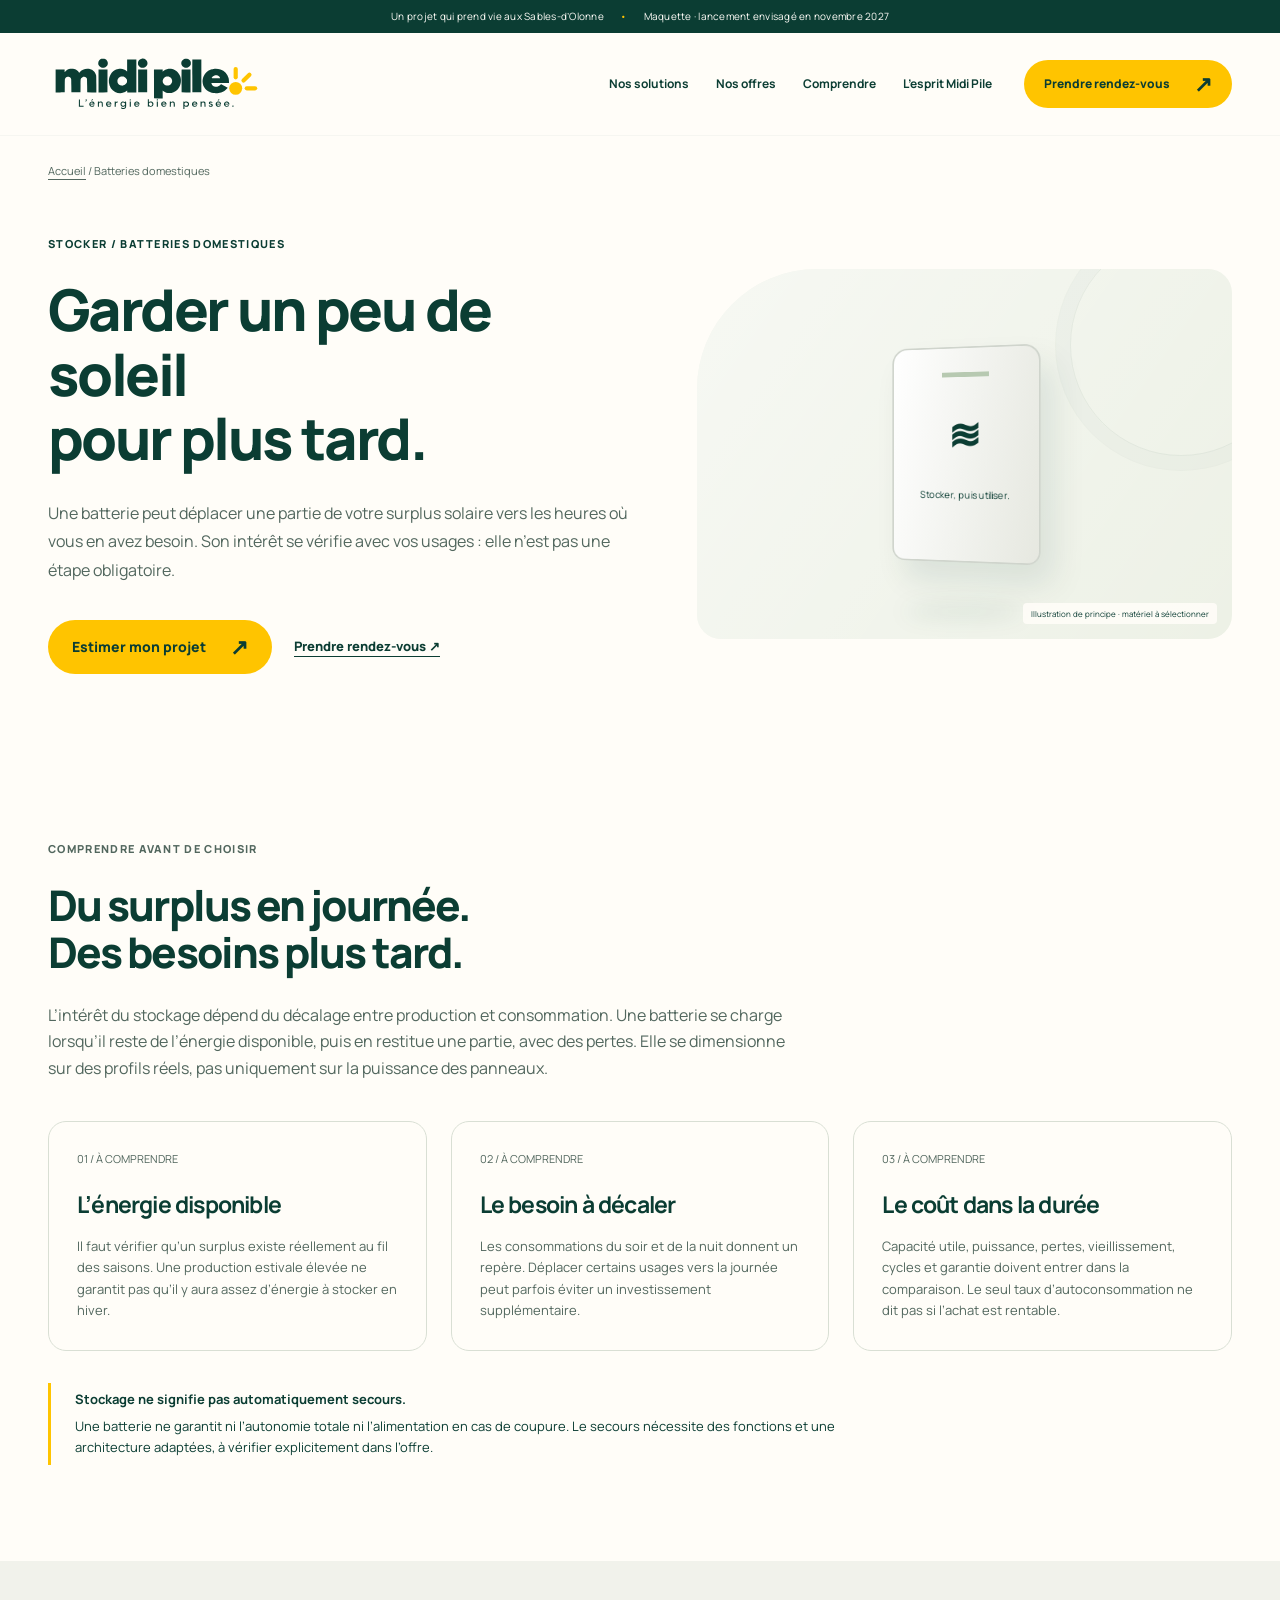
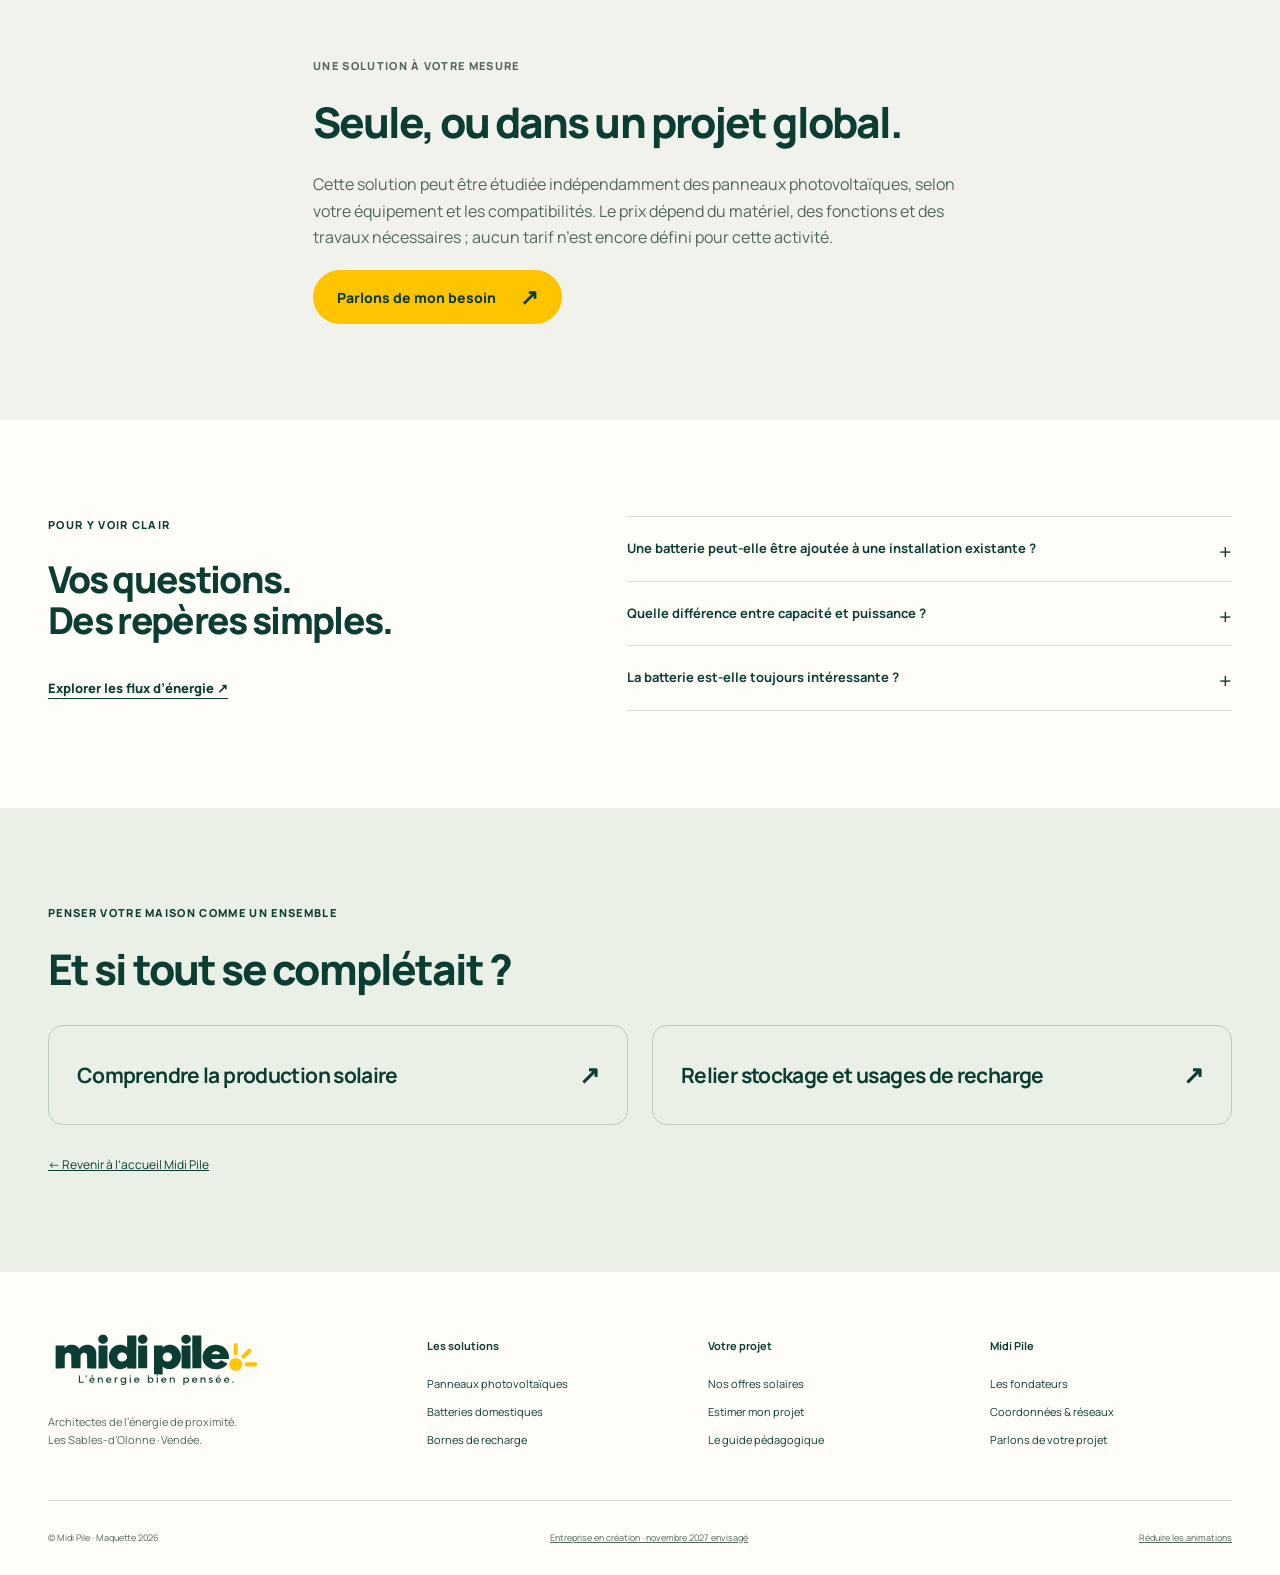
==== batterie-solaire/index.html @ 552a1c66 "Add files via upload" ====
<!doctype html><html lang="fr"><head><meta charset="utf-8"><meta name="viewport" content="width=device-width,initial-scale=1"><title>Batterie solaire domestique en Vendée | Midi Pile</title><meta name="description" content="Comprendre le stockage solaire : capacité utile, surplus, usages du soir et compatibilité. Midi Pile prépare son accompagnement aux Sables-d’Olonne."><meta name="robots" content="noindex,follow"><meta name="theme-color" content="#0B3D33"><link rel="canonical" href="https://midi-pile-accueil-v2.calmtune6.chatgpt.site/batterie-solaire/"><link rel="icon" href="/assets/favicon.svg" type="image/svg+xml"><link rel="stylesheet" href="/styles.css"><link rel="stylesheet" href="/enhancements.css"><meta property="og:title" content="Batterie solaire domestique en Vendée | Midi Pile"><meta property="og:description" content="Comprendre le stockage solaire : capacité utile, surplus, usages du soir et compatibilité. Midi Pile prépare son accompagnement aux Sables-d’Olonne."><meta property="og:type" content="website"><meta property="og:url" content="https://midi-pile-accueil-v2.calmtune6.chatgpt.site/batterie-solaire/"><script type="application/ld+json">{"@context": "https://schema.org", "@type": "WebPage", "name": "Batterie solaire domestique en Vendée | Midi Pile", "description": "Comprendre le stockage solaire : capacité utile, surplus, usages du soir et compatibilité. Midi Pile prépare son accompagnement aux Sables-d’Olonne.", "url": "https://midi-pile-accueil-v2.calmtune6.chatgpt.site/batterie-solaire/", "inLanguage": "fr-FR", "isPartOf": {"@type": "WebSite", "name": "Midi Pile", "url": "https://midi-pile-accueil-v2.calmtune6.chatgpt.site/"}}</script><script src="/config.js" defer></script><script src="/enhancements.js" defer></script><link rel="stylesheet" href="/booking.css"><script src="/booking.js" defer></script></head><body class="service-page"><a class="skip" href="#main">Aller au contenu</a><div class="preview-bar">Un projet qui prend vie aux Sables-d’Olonne <span>•</span> Maquette · lancement envisagé en novembre 2027</div><header class="header"><a href="/#" class="brand" aria-label="Midi Pile, accueil"><img src="/assets/logo.svg" alt="midi pile — L’énergie bien pensée." width="240" height="63"></a><nav id="navigation" aria-label="Navigation principale"><a href="/#expertises">Nos solutions</a><a href="/#offres">Nos offres</a><a href="/#comprendre">Comprendre</a><a href="/#equipe">L’esprit Midi Pile</a></nav><a class="button small booking-header" href="/#rendez-vous" data-booking>Prendre rendez-vous <span>↗</span></a><button class="menu" aria-label="Ouvrir le menu" aria-expanded="false" aria-controls="navigation">☰</button></header><main id="main"><nav class="breadcrumb container" aria-label="Fil d’Ariane"><a href="/">Accueil</a> <span aria-hidden="true"> / </span> <span aria-current="page">Batteries domestiques</span></nav><section class="service-hero container"><div><p class="eyebrow">Stocker / Batteries domestiques</p><h1>Garder un peu de soleil<br>pour plus tard.</h1><p class="lead">Une batterie peut déplacer une partie de votre surplus solaire vers les heures où vous en avez besoin. Son intérêt se vérifie avec vos usages : elle n’est pas une étape obligatoire.</p><div class="service-cta"><a class="button" href="/#simulateur">Estimer mon projet <span>↗</span></a><a class="text-link" href="/#rendez-vous" data-booking>Prendre rendez-vous ↗</a></div></div><div class="service-visual"><div class="product-art battery-art" role="img" aria-label="Illustration de principe d’une batterie domestique"><div class="battery-unit"><span></span><b>≋</b><em>Stocker, puis utiliser.</em></div><div class="product-shadow"></div></div><span class="photo-note">Illustration de principe · matériel à sélectionner</span></div></section><section class="section container"><div class="service-intro"><p class="eyebrow">Comprendre avant de choisir</p><h2>Du surplus en journée.<br>Des besoins plus tard.</h2><p>L’intérêt du stockage dépend du décalage entre production et consommation. Une batterie se charge lorsqu’il reste de l’énergie disponible, puis en restitue une partie, avec des pertes. Elle se dimensionne sur des profils réels, pas uniquement sur la puissance des panneaux.</p></div><div class="service-points"><article class="service-point"><span>01 / À COMPRENDRE</span><h3>L’énergie disponible</h3><p>Il faut vérifier qu’un surplus existe réellement au fil des saisons. Une production estivale élevée ne garantit pas qu’il y aura assez d’énergie à stocker en hiver.</p></article><article class="service-point"><span>02 / À COMPRENDRE</span><h3>Le besoin à décaler</h3><p>Les consommations du soir et de la nuit donnent un repère. Déplacer certains usages vers la journée peut parfois éviter un investissement supplémentaire.</p></article><article class="service-point"><span>03 / À COMPRENDRE</span><h3>Le coût dans la durée</h3><p>Capacité utile, puissance, pertes, vieillissement, cycles et garantie doivent entrer dans la comparaison. Le seul taux d’autoconsommation ne dit pas si l’achat est rentable.</p></article></div><aside class="service-note"><strong>Stockage ne signifie pas automatiquement secours.</strong>Une batterie ne garantit ni l’autonomie totale ni l’alimentation en cas de coupure. Le secours nécessite des fonctions et une architecture adaptées, à vérifier explicitement dans l’offre.</aside></section><section class="offers section"><div class="container service-intro"><p class="eyebrow">Une solution à votre mesure</p><h2>Seule, ou dans un projet global.</h2><p>Cette solution peut être étudiée indépendamment des panneaux photovoltaïques, selon votre équipement et les compatibilités. Le prix dépend du matériel, des fonctions et des travaux nécessaires ; aucun tarif n’est encore défini pour cette activité.</p><a href="/#contact" class="button">Parlons de mon besoin <span>↗</span></a></div></section><section class="section container faq-section"><div><p class="eyebrow">Pour y voir clair</p><h2>Vos questions.<br>Des repères simples.</h2><a class="text-link" href="/#comprendre">Explorer les flux d’énergie ↗</a></div><div class="faq"><details><summary>Une batterie peut-elle être ajoutée à une installation existante ?</summary><p>Cela peut être étudié après vérification de l’onduleur, du tableau électrique, du pilotage et des compatibilités. Le choix dépend de l’installation existante et des fonctions recherchées.</p></details><details><summary>Quelle différence entre capacité et puissance ?</summary><p>La capacité utile en kWh indique la quantité d’énergie que l’on peut mobiliser. La puissance en kW limite ce qui peut être chargé ou fourni à un instant donné. Les deux comptent pour les usages.</p></details><details><summary>La batterie est-elle toujours intéressante ?</summary><p>Non. Sans surplus à décaler ou sans besoins au bon moment, son utilité peut être limitée. Les courbes de consommation et une comparaison économique sont nécessaires avant de décider.</p></details></div></section><section class="energy-section section"><div class="container"><p class="eyebrow">Penser votre maison comme un ensemble</p><h2>Et si tout se complétait ?</h2><div class="service-related"><a href="/panneaux-solaires-vendee/">Comprendre la production solaire <span aria-hidden="true">↗</span></a><a href="/borne-recharge/">Relier stockage et usages de recharge <span aria-hidden="true">↗</span></a></div><a class="service-back" href="/">← Revenir à l’accueil Midi Pile</a></div></section></main><footer class="container"><div class="footer-top"><div><a class="brand" href="/"><img src="/assets/logo.svg" alt="Midi Pile — L’énergie bien pensée." width="218" height="66"></a><p>Architectes de l’énergie de proximité.<br>Les Sables-d’Olonne · Vendée.</p></div><div><strong>Les solutions</strong><a href="/panneaux-solaires-vendee/">Panneaux photovoltaïques</a><a href="/batterie-solaire/">Batteries domestiques</a><a href="/borne-recharge/">Bornes de recharge</a></div><div><strong>Votre projet</strong><a href="/#offres">Nos offres solaires</a><a href="/#simulateur">Estimer mon projet</a><a href="/#guide">Le guide pédagogique</a></div><div><strong>Midi Pile</strong><a href="/#equipe">Les fondateurs</a><a href="/#localisation">Coordonnées & réseaux</a><a href="/#contact">Parlons de votre projet</a></div></div><div class="footer-bottom"><span>© Midi Pile · Maquette 2026</span><a href="/#contact">Entreprise en création · novembre 2027 envisagé</a><button id="motion-toggle" aria-pressed="false">Réduire les animations</button></div></footer></body></html>
---- styles.css ----
@font-face{font-family:Manrope;src:url('assets/Manrope-Variable.woff2') format('woff2');font-weight:200 800;font-style:normal;font-display:swap}
:root{--forest:#0b3d33;--yellow:#ffc400;--ivory:#fffdf8;--sage:#b7c9b1;--muted:#52675e;--line:#d9dfd4;--pale:#f0f2e9;--radius:24px}*{box-sizing:border-box}html{scroll-behavior:smooth;scroll-padding-top:110px}body{margin:0;color:var(--forest);background:var(--ivory);font:16px/1.65 Manrope,Arial,sans-serif}button,input,select,textarea{font:inherit;color:inherit}button,a{-webkit-tap-highlight-color:transparent}button{cursor:pointer}a{color:inherit}button{border:0}button:disabled{cursor:default}img{max-width:100%;display:block}h1,h2,h3,h4,p{margin:0}p{margin-bottom:20px}h1,h2,h3{line-height:1.12;letter-spacing:-.045em}h1{font-size:clamp(44px,4.7vw,68px);font-weight:800}h2{font-size:clamp(34px,3.3vw,46px);font-weight:800}h3{font-size:26px;letter-spacing:-.035em}h4{font-size:24px;line-height:1.2}p:last-child{margin-bottom:0}button,a,input,select,textarea,summary{outline-offset:5px}:focus-visible{outline:3px solid #b47e00}::selection{background:var(--yellow);color:var(--forest)}[hidden]{display:none!important}.container{max-width:1296px;padding-left:48px;padding-right:48px;margin:auto}.section{padding-top:96px;padding-bottom:96px;scroll-margin-top:0}.eyebrow{font-size:11px;font-weight:800;letter-spacing:.12em;text-transform:uppercase;margin-bottom:24px;display:flex;align-items:center;gap:10px}.dot{display:inline-block;width:7px;height:7px;flex:none;background:var(--yellow);border-radius:50%}.lead{font-size:17px;line-height:1.8;color:var(--muted)}.button{display:inline-flex;align-items:center;justify-content:center;gap:24px;text-decoration:none;background:var(--yellow);border-radius:100px;padding:16px 24px;font-size:14px;font-weight:800;min-height:54px;transition:transform .2s,box-shadow .2s;line-height:1.5}.button span{font-size:22px;line-height:1}.button:hover{transform:translateY(-3px);box-shadow:0 7px 18px #0b3d3314}.button.small{padding:12px 20px;min-height:48px;font-size:12px}.button.outline{background:transparent;border:1px solid var(--forest)}.text-link{background:none;padding:12px 0;display:inline-flex;align-items:center;gap:16px;font-size:13px;font-weight:800;text-underline-offset:5px;text-decoration:underline}.caption{font-size:11px;color:var(--muted);line-height:1.65;margin-top:16px}.skip{position:fixed;top:-80px;z-index:100;background:var(--yellow);padding:14px}.skip:focus{top:0}.preview-bar{text-align:center;background:var(--forest);color:var(--ivory);font-size:10px;letter-spacing:.025em;padding:8px 20px}.preview-bar span{color:var(--yellow);margin:0 14px}.header{max-width:1440px;margin:auto;display:flex;align-items:center;gap:32px;padding:18px 48px;position:sticky;top:0;z-index:20;background:#fffdf8f5;backdrop-filter:blur(12px);border-bottom:1px solid #0b3d3309}.brand{display:block;flex-shrink:0}.brand img{width:224px;height:auto}.header nav{display:flex;gap:27px;margin-left:auto;align-items:center}.header nav a{font-size:12px;font-weight:700;text-decoration:none;white-space:nowrap}.header nav a:hover{text-decoration:underline;text-underline-offset:5px}.menu{display:none;background:none;font-size:25px;padding:8px;min-width:48px;min-height:48px}.hero{display:grid;grid-template-columns:1.03fr 1fr;gap:45px;padding-top:48px;padding-bottom:56px;align-items:center}.hero-copy{padding-top:6px}.hero .eyebrow{font-size:10px;letter-spacing:.08em;margin-bottom:22px}.hero h1{margin-bottom:26px}.underline{position:relative;display:inline-block;isolation:isolate}.underline:after{content:'';height:10px;background:var(--yellow);position:absolute;bottom:3px;left:0;right:0;z-index:-1;border-radius:100%;transform:rotate(-2deg)}.hero .lead{max-width:475px;font-size:15px;margin-bottom:25px}.hero-actions{display:flex;align-items:center;gap:26px}.hero-services{display:flex;gap:18px;border-top:1px solid var(--line);padding-top:25px;margin-top:32px}.hero-services span{font-size:10px;font-weight:700;display:flex;align-items:center;gap:6px;white-space:nowrap}i[data-icon]{display:inline-flex;width:24px;height:24px;flex:none}i[data-icon] svg{width:100%;height:100%}.hero-services i{width:20px;height:20px}.hero-art{position:relative;height:560px;padding:0 20px 26px 0}.hero-photo{width:100%;height:100%;object-fit:cover;border-radius:160px 24px 24px 24px;position:relative;z-index:1}.halo{width:270px;height:270px;border:1px solid var(--yellow);border-radius:50%;position:absolute;right:-13px;top:-25px;box-shadow:0 0 0 12px var(--ivory),0 0 0 13px var(--yellow),0 0 0 25px var(--ivory),0 0 0 26px var(--yellow)}.floating-note{position:absolute;bottom:0;left:-28px;z-index:2;background:var(--ivory);padding:17px 24px;border-radius:16px;box-shadow:0 10px 45px #0b3d3314;display:flex;align-items:center;gap:15px}.floating-note strong{font-size:13px;display:block}.floating-note span:not(.sun-icon){font-size:10px;display:block;color:var(--muted)}.sun-icon{font-size:39px;color:var(--forest);line-height:1}.vertical-note{writing-mode:vertical-rl;position:absolute;right:-1px;bottom:35px;font-size:9px;letter-spacing:.16em;font-weight:700}.photo-note{position:absolute;z-index:2;bottom:46px;right:35px;font-size:8px;background:#fffdf8dc;border-radius:4px;padding:4px 8px}.values-strip{border-top:1px solid var(--line);border-bottom:1px solid var(--line)}.values-strip .container{display:flex;justify-content:space-between;align-items:center;padding-top:22px;padding-bottom:22px;font-size:11px;font-weight:600}.values-strip span:before{content:'✓';margin-right:10px}.values-strip a{font-size:10px;text-underline-offset:4px}.section-heading{display:flex;justify-content:space-between;gap:40px;align-items:flex-end;margin-bottom:40px}.section-heading>p,.section-heading>div>p:not(.eyebrow){color:var(--muted);font-size:14px;line-height:1.8;margin-bottom:0}.section-heading .eyebrow{margin-bottom:18px}.expertise-grid{display:grid;grid-template-columns:1.36fr 1fr 1fr;gap:20px}.expertise{border-radius:var(--radius);overflow:hidden;position:relative;min-height:448px;background:var(--pale)}.expertise.producing>img{width:100%;height:100%;object-fit:cover;position:absolute;transition:transform .8s}.producing:after{content:'';position:absolute;inset:0;background:linear-gradient(transparent 15%,#06271fdd)}.expertise-caption{position:relative;z-index:1;padding:26px}.producing .expertise-caption{position:absolute;bottom:0;color:var(--ivory);padding:32px}.expertise .tag{font-size:9px;font-weight:800;letter-spacing:.13em;display:block;margin-bottom:13px}.expertise h3{font-size:26px;margin-bottom:14px}.expertise p{font-size:12px;line-height:1.8;max-width:280px;padding-right:10px;margin-bottom:0}.producing p{max-width:290px}.round-link{display:flex;width:42px;height:42px;align-items:center;justify-content:center;background:var(--ivory);color:var(--forest);border:1px solid #0b3d3325;border-radius:50%;font-size:23px;text-decoration:none;margin-top:20px;transition:transform .2s}.round-link:hover{transform:rotate(45deg)}.producing .round-link{background:var(--yellow);border:0}.expertise:hover>img{transform:scale(1.03)}.storing{background:#ecede4}.charging{background:#e2e9df}.product-art{height:195px;position:relative;overflow:hidden;display:flex;align-items:center;justify-content:center;background:linear-gradient(125deg,#ffffff88,transparent);border-bottom:1px solid #0b3d3306}.product-art:after{content:'';position:absolute;width:220px;height:220px;border:1px solid #0b3d3310;border-radius:50%;top:-35px;right:-60px;box-shadow:0 0 0 14px #ffffff15,0 0 0 15px #0b3d3308}.battery-unit{width:95px;height:135px;background:linear-gradient(100deg,#fff,#e6e8e0);border-radius:10px 10px 8px 8px;border:1px solid #cfd4cc;box-shadow:8px 12px 20px #0b3d3319;transform:perspective(400px) rotateY(-13deg);z-index:1;padding:15px;text-align:center}.battery-unit span{display:block;width:30px;height:3px;background:var(--sage);margin:0 auto 15px}.battery-unit b{font-size:25px}.battery-unit em{display:block;font-size:6px;font-style:normal;margin-top:14px}.product-shadow{position:absolute;bottom:20px;width:120px;height:15px;background:#0b3d3314;filter:blur(10px);border-radius:50%}.charger-unit{width:60px;height:96px;background:linear-gradient(100deg,#fff,#dae0d6);border-radius:24px;border:1px solid #cbd0c7;box-shadow:8px 9px 15px #0b3d3318;z-index:2;display:flex;align-items:center;flex-direction:column;justify-content:center;transform:translate(-8px,-10px)}.charger-unit span{font-size:30px}.charger-unit i{width:15px;height:3px;background:var(--forest);margin-top:8px}.cable{width:76px;height:85px;border:5px solid var(--forest);border-radius:45%;position:absolute;left:50%;top:82px;transform:rotate(-20deg)}.offers{background:#f1f2eb}.offer-grid{display:grid;grid-template-columns:repeat(3,1fr);gap:22px}.offer{border:1px solid #cfd8ca;border-radius:24px;background:var(--ivory);padding:28px;transition:transform .25s,box-shadow .25s;position:relative;display:flex;flex-direction:column}.offer:hover{transform:translateY(-6px);box-shadow:0 18px 40px #0b3d330d}.offer.featured{background:var(--forest);color:var(--ivory);border-color:var(--forest)}.offer-top{display:flex;align-items:center;justify-content:space-between;font-size:12px;font-weight:800}.offer-top .offer-dot{height:9px;width:9px;background:var(--yellow);border-radius:50%}.offer-power{font-size:53px;line-height:1.2;letter-spacing:-.06em;font-weight:800;margin-top:22px}.offer-power small{font-size:20px;font-weight:500;letter-spacing:-.03em}.offer-visual{height:88px;margin:20px 0}.offer-visual svg{width:100%;height:100%}.offer-description{font-size:12px;line-height:1.8;min-height:66px;opacity:.9}.offer ul{list-style:none;margin:0 0 22px;padding:0;font-size:11px;line-height:1.9}.offer li:before{content:'✓';margin-right:9px}.offer-price{margin-top:auto;border-top:1px solid #0b3d3325;padding-top:19px;margin-bottom:20px}.featured .offer-price{border-color:#fffdf833}.offer-price span{font-size:11px;display:block}.offer-price strong{display:block;font-size:21px;margin-top:3px}.offer-price small{font-size:10px;opacity:.75}.offer .button{width:100%;font-size:12px;padding:13px 16px;justify-content:space-between}.offer:not(.featured) .button{background:transparent;border:1px solid #0b3d3355}.options{display:flex;align-items:center;gap:20px;border-top:1px solid #cfd8ca;margin-top:30px;padding-top:25px}.options>span{font-size:12px;font-weight:700;margin-right:auto}.options button{display:flex;gap:12px;align-items:center;border:1px solid #cad4c5;border-radius:99px;background:none;padding:12px 20px;font-size:12px;font-weight:700;min-height:50px}.options button:hover{background:var(--sage)}.options b{font-size:22px;margin-left:15px}.option-caption{text-align:right}.simulator-section{display:grid;grid-template-columns:.9fr 1.1fr;gap:90px;align-items:start}.sim-intro{padding-top:22px}.sim-intro h2{margin-bottom:24px}.sim-intro .lead{font-size:15px;max-width:370px}.plain-checks{list-style:none;padding:0;margin:28px 0;line-height:2.2;font-size:13px}.plain-checks li:before{content:'✓';margin-right:12px}.little-note{display:flex;gap:14px;padding:24px 0;border-top:1px solid var(--line);margin-top:35px}.little-note p{font-size:11px;line-height:1.8;color:var(--muted)}.little-note i{width:34px;height:34px}.sim-panel{border:1px solid var(--line);border-radius:24px;padding:32px;background:white;box-shadow:0 18px 60px #0b3d3305;min-height:570px}.sim-top{display:flex;justify-content:space-between;font-size:10px;font-weight:800;letter-spacing:.1em}.progress{height:3px;background:#e6ebe2;margin:18px 0 30px}.progress>div{width:33.333%;height:100%;background:var(--forest);transition:width .4s}fieldset{border:0;margin:0;padding:0;min-width:0}legend{font-size:23px;font-weight:800;letter-spacing:-.035em;margin-bottom:10px;line-height:1.3}fieldset>p{font-size:12px;color:var(--muted);margin-bottom:24px}label{display:block;font-size:12px;font-weight:700;margin:17px 0 7px}label span{font-size:10px;font-weight:400;float:right}input:not([type=checkbox]),select,textarea{width:100%;border:1px solid #c8d1c3;border-radius:8px;background:var(--ivory);padding:13px 14px;font-size:13px;min-height:48px}input:focus,select:focus,textarea:focus{border-color:var(--forest)}select{padding-right:28px}.input-unit{position:relative}.input-unit input{padding-right:100px}.input-unit>span{position:absolute;right:14px;top:13px;color:var(--muted);font-size:12px}small{font-size:10px;line-height:1.7;display:inline-block;color:inherit}fieldset small{margin-top:8px;color:var(--muted)}.sim-actions{display:flex;justify-content:space-between;align-items:center;gap:15px;margin-top:28px}.sim-actions .button{margin-left:auto;min-width:150px}.sim-panel .caption{font-size:9px}.sim-panel details{margin-top:20px;font-size:12px}.sim-panel summary{font-weight:700;cursor:pointer;padding:8px 0}.check-grid{display:grid;grid-template-columns:1fr 1fr;gap:10px;margin:20px 0}.check-grid label{border:1px solid var(--line);padding:12px;border-radius:8px;display:flex;gap:8px;align-items:center;font-size:11px;margin:0;min-height:50px}.check-grid input{accent-color:var(--forest);width:17px;height:17px}.selection-note{background:#fff5ce;padding:12px;border-radius:8px;font-size:11px}.results-title{font-size:29px;margin:10px 0 15px}.result-badge{display:inline-block;background:var(--yellow);font-size:11px;padding:5px 10px;border-radius:30px;font-weight:700}.result-grid{display:grid;grid-template-columns:1fr 1fr;gap:14px;margin:22px 0}.result-stat{padding:18px;background:var(--pale);border-radius:12px}.result-stat strong{font-size:24px;line-height:1.3;display:block;letter-spacing:-.04em}.result-stat span{font-size:10px;line-height:1.6;display:block;margin-top:5px}.result-advice{font-size:12px;padding:15px 0;border-top:1px solid var(--line)}.result-warning{font-size:12px;background:#fff1c6;padding:15px;border-radius:10px}.result-assumptions{font-size:11px;line-height:1.9}.result-assumptions ul{padding-left:17px}.result-actions{display:flex;gap:18px;flex-wrap:wrap;margin-top:22px}.energy-section{background:#eaf0e5}.segmented{display:inline-flex;border:1px solid #bacbb5;border-radius:40px;padding:4px;gap:4px;margin-top:22px;background:#fffdf877}.segmented button{background:none;border-radius:30px;padding:10px 21px;font-size:12px;min-height:44px}.segmented button[aria-pressed=true]{background:var(--forest);color:var(--ivory)}.energy-board{border:1px solid #cad7c2;border-radius:24px;padding:28px 32px 24px;background:#fffdf888;transition:background .6s;overflow:hidden}.energy-board.night{background:#d4dfd0}.energy-status{font-size:11px;font-weight:700;display:flex;align-items:center;gap:9px}.energy-svg{display:block;width:100%;height:auto;max-height:470px}.flow{stroke:#d69f00;stroke-dasharray:8 12;animation:flow 2s linear infinite}.flow.grid{stroke:#728b77}.night #flow-solar,.night #flow-car{opacity:.1;animation:none}.night #flow-battery,.night #flow-grid{animation-direction:reverse}.diagram-sun{transition:fill .5s}.night .diagram-sun{fill:var(--ivory)}@keyframes flow{to{stroke-dashoffset:-40}}.energy-hotspots{display:flex;justify-content:center;gap:12px;flex-wrap:wrap}.energy-hotspots button{display:flex;align-items:center;gap:8px;border:1px solid #bccdb6;border-radius:30px;padding:10px 17px;font-size:11px;background:var(--ivory);min-height:44px}.energy-hotspots button:hover,.energy-hotspots button[aria-pressed=true]{background:var(--yellow);border-color:var(--yellow)}.energy-hotspots i{width:19px;height:19px}.energy-explanation{max-width:750px;margin:22px auto 0;text-align:center;font-size:13px;min-height:44px}.energy-board .caption{text-align:center;font-size:10px;max-width:800px;margin:14px auto 0}.guide-section{display:grid;grid-template-columns:1fr 1fr;gap:80px;align-items:center}.guide-section h2{font-size:39px;margin-bottom:24px}.guide-section p:not(.eyebrow):not(.caption){font-size:14px;color:var(--muted)}.guide-art{height:445px;position:relative;display:flex;align-items:center;justify-content:center;background:#eef1e8;border-radius:50% 50% 24px 24px}.guide-cover{position:relative;width:250px;height:350px;box-shadow:12px 18px 30px #0b3d332b;border-radius:3px 10px 10px 3px;background:var(--forest);color:var(--ivory);transform:rotate(-9deg);overflow:hidden;padding:25px;z-index:2;border-left:7px solid #1e4c3e}.guide-cover img{background:var(--ivory);border-radius:4px;padding:4px;width:140px;margin-bottom:26px}.guide-cover>span{font-size:7px;letter-spacing:.1em}.guide-cover h3{font-size:31px;margin-top:14px;position:relative;z-index:2}.guide-cover small{font-size:7px;position:absolute;bottom:22px;z-index:2}.cover-sun{width:150px;height:150px;background:var(--yellow);border-radius:50%;position:absolute;right:-54px;bottom:-28px}.guide-page{position:absolute;left:43%;top:60px;width:205px;height:315px;background:var(--ivory);box-shadow:6px 9px 25px #0b3d3318;transform:rotate(12deg);padding:30px 22px}.guide-page>span{font-size:6px;letter-spacing:.1em}.guide-page h4{font-size:19px;margin-top:15px}.mini-house{font-size:100px;line-height:1.5;text-align:center}.fake-lines{height:55px;background:repeating-linear-gradient(transparent 0 8px,#d0d8c9 8px 10px)}.difference{background:var(--forest);color:var(--ivory)}.difference-grid{display:grid;grid-template-columns:1fr 1fr;gap:80px;align-items:center}.difference .eyebrow{color:var(--sage)}.difference h2{font-size:42px;margin-bottom:28px}.difference h2 em{color:var(--sage);font-style:normal}.difference p{font-size:13px;line-height:1.9;color:#d4dfd0}.editorial-photo{position:relative;height:580px}.editorial-photo img{width:100%;height:100%;object-fit:cover;object-position:53% center;border-radius:24px 160px 24px 24px}.editorial-photo>span{position:absolute;bottom:15px;left:18px;right:18px;font-size:8px;background:#0b3d33bb;padding:5px 10px;border-radius:4px}.commitments details{border-top:1px solid #fffdf82b}.commitments summary{padding:18px 24px 18px 0;cursor:pointer;font-size:13px;font-weight:700}.commitments p{font-size:12px;padding-right:20px;padding-bottom:18px}.method-grid{display:grid;grid-template-columns:repeat(4,1fr);gap:28px;margin-top:50px}.method-grid article{border-top:1px solid #bbcab3;position:relative;padding-top:26px}.method-grid article:before{content:'';width:9px;height:9px;background:var(--yellow);border-radius:50%;position:absolute;top:-5px;left:0}.method-grid span{font-size:14px;color:var(--muted);display:block;margin-bottom:32px}.method-grid h3{font-size:20px;margin-bottom:15px}.method-grid p{font-size:12px;line-height:1.8;color:var(--muted)}.team{background:#f0f2e9}.team-grid{display:grid;grid-template-columns:1fr 1fr;gap:80px;align-items:center}.team h2{font-size:41px;margin-bottom:25px}.team p:not(.eyebrow):not(.caption){font-size:13px;color:var(--muted)}.team p.lead{font-size:17px!important;color:var(--forest)!important}.location{display:inline-flex;gap:10px;align-items:center;font-size:12px;font-weight:700;margin-top:5px}.team-placeholders{display:grid;grid-template-columns:1fr 1fr;gap:18px;align-items:start}.portrait-placeholder{height:280px;background:#e0e7d9;border:1px solid #cbd5c4;border-radius:120px 120px 20px 20px;display:flex;flex-direction:column;justify-content:center;align-items:center;text-align:center;padding:20px}.portrait-placeholder:nth-child(2){margin-top:55px;background:#e9eadd}.portrait-placeholder i{width:60px;height:60px;opacity:.45;margin-bottom:30px}.portrait-placeholder span{font-size:11px;font-weight:700}.portrait-placeholder small{font-size:9px;line-height:1.6;margin-top:8px}.team-placeholders p{grid-column:1/-1;text-align:center;font-size:11px!important;padding-top:8px}.faq-section{display:grid;grid-template-columns:1fr 1.2fr;gap:75px}.faq-section h2{font-size:37px;margin-bottom:25px}.faq-section>div>p:not(.eyebrow){font-size:13px;color:var(--muted)}.faq details{border-bottom:1px solid var(--line)}.faq details:first-child{border-top:1px solid var(--line)}.faq summary{padding:21px 30px 21px 0;font-size:13px;font-weight:700;cursor:pointer;list-style:none;position:relative}.faq summary:after{content:'+';position:absolute;right:0;top:17px;font-size:22px;font-weight:400}.faq details[open] summary:after{content:'−'}.faq p{font-size:12px;color:var(--muted);padding:0 20px 22px 0;line-height:1.9}.contact-section{background:var(--forest);color:var(--ivory);overflow:hidden}.contact-section .container{position:relative;padding-top:70px;padding-bottom:70px}.contact-section .eyebrow{color:var(--sage);position:relative;z-index:1}.contact-section h2{font-size:60px;position:relative;z-index:1}.contact-section p:not(.eyebrow){font-size:14px;color:#d4dfd0;margin-top:24px;position:relative;z-index:1}.contact-section .button{margin-top:7px;position:relative;z-index:1}.contact-sun{width:320px;height:320px;background:var(--yellow);border-radius:50%;position:absolute;right:110px;bottom:-130px}.contact-sun:before,.contact-sun:after{content:'';background:var(--yellow);position:absolute;width:45px;height:120px;border-radius:40px;left:138px;top:-160px}.contact-sun:after{transform:rotate(45deg);transform-origin:22px 320px;top:-160px}.footer-top{display:grid;grid-template-columns:1.7fr 1fr 1fr 1fr;gap:40px;padding:55px 0 40px}.footer-top p{font-size:11px;color:var(--muted);margin-top:20px}.footer-top strong{font-size:11px;display:block;margin:10px 0 20px}.footer-top a:not(.brand){display:block;font-size:11px;margin:10px 0;text-decoration:none}.footer-top a:hover{text-decoration:underline}.footer-bottom{display:flex;justify-content:space-between;align-items:center;gap:20px;border-top:1px solid var(--line);padding:20px 0;font-size:9px;color:var(--muted)}.footer-bottom button{background:none;padding:10px 0;text-decoration:underline;font-size:9px}.footer-bottom>span:last-child{margin-left:auto}dialog{border:1px solid var(--line);border-radius:24px;padding:40px;max-width:590px;width:calc(100% - 32px);color:var(--forest);background:var(--ivory);max-height:90dvh;overflow:auto;box-shadow:0 25px 100px #0004}dialog::backdrop{background:#072a23aa;backdrop-filter:blur(5px)}.dialog-close{position:absolute;top:10px;right:12px;width:44px;height:44px;background:none;font-size:30px}.dialog-close:hover{background:var(--pale);border-radius:50%}dialog h2{font-size:35px;margin-bottom:24px}dialog p{font-size:13px}dialog ul{font-size:13px;padding-left:20px}dialog .button{margin-top:20px}.demo-note{font-size:11px!important;background:var(--pale);border-radius:8px;padding:12px}.detail-list{padding:0;list-style:none}.detail-list li{padding:12px 0;border-bottom:1px solid var(--line)}.reveal{animation:appear .7s ease both}@keyframes appear{from{opacity:.25;transform:translateY(18px)}to{opacity:1;transform:none}}
@media(min-width:1500px){.header{max-width:1296px;padding-left:48px;padding-right:48px}.hero-art{height:590px}}
@media(max-width:1100px){.header{gap:18px;padding-left:24px;padding-right:24px}.brand img{width:190px}.header nav{gap:18px}.header nav a{font-size:11px}.header .button{font-size:11px;padding:12px 16px}.hero{gap:24px}.container{padding-left:32px;padding-right:32px}.hero h1{font-size:52px}.hero-art{height:530px}.hero-services{gap:10px;flex-wrap:wrap}.hero-services span{font-size:9px}.hero-actions{gap:16px;flex-wrap:wrap}.hero .lead{font-size:14px}.expertise-caption{padding:22px}.expertise h3{font-size:23px}.expertise-grid{gap:16px}.offer{padding:24px}.simulator-section{gap:45px}.guide-section,.difference-grid,.team-grid{gap:45px}.guide-section h2{font-size:35px}.guide-art{height:410px}.faq-section{gap:40px}.options{gap:12px}.options button{padding:12px 15px}.options>span{font-size:11px}.contact-sun{right:60px}.section{padding-top:80px;padding-bottom:80px}}
@media(max-width:850px){.header nav{display:none;position:absolute;top:100%;left:0;right:0;background:var(--ivory);padding:20px 24px;box-shadow:0 15px 25px #0b3d3310;border-bottom:1px solid var(--line)}.header nav.open{display:flex;flex-direction:column;align-items:stretch;gap:0}.header nav a{padding:14px;font-size:15px}.menu{display:block}.header .button{margin-left:auto}.hero h1{font-size:45px}.hero .eyebrow{font-size:8px}.hero-art{height:500px}.hero-services{gap:10px}.hero-services span{font-size:10px}.values-strip .container{gap:16px;font-size:10px;flex-wrap:wrap}.values-strip a{margin-left:auto}.expertise-grid{grid-template-columns:1fr 1fr}.producing{grid-column:1/-1;min-height:350px}.producing img{object-position:center 58%}.expertise{min-height:420px}.expertise h3{font-size:27px}.producing .expertise-caption{width:100%}.producing .round-link{position:absolute;right:30px;bottom:30px}.offer-grid{gap:14px}.offer{padding:20px}.offer-power{font-size:43px}.offer-description{font-size:11px;min-height:80px}.offer ul{font-size:10px}.offer-price strong{font-size:17px}.offer .button{font-size:10px;gap:4px}.options{flex-wrap:wrap}.options>span{flex-basis:100%}.option-caption{text-align:left}.simulator-section{grid-template-columns:1fr 1.15fr;gap:25px}.sim-panel{padding:24px}.sim-intro h2{font-size:35px}.sim-intro .lead{font-size:13px}.check-grid{grid-template-columns:1fr}.guide-section{gap:30px}.guide-cover{width:210px;height:320px}.guide-cover h3{font-size:27px}.guide-page{width:175px;left:40%}.guide-art{height:380px}.guide-section h2{font-size:31px}.difference h2{font-size:34px}.editorial-photo{height:560px}.method-grid{gap:20px}.method-grid h3{font-size:17px}.team-grid{gap:30px}.team h2{font-size:34px}.portrait-placeholder{height:240px;padding:15px}.faq-section{grid-template-columns:1fr 1.1fr}.faq-section h2{font-size:32px}.contact-sun{right:-100px}.footer-top{gap:25px;grid-template-columns:1.3fr 1fr 1fr}.footer-top>div:last-child{display:none}.footer-bottom{flex-wrap:wrap}.footer-bottom>span:last-child{display:none}}
@media(max-width:620px){html{scroll-padding-top:86px}.container{padding-left:24px;padding-right:24px}.preview-bar{font-size:8px;padding:7px 14px}.preview-bar span{margin:0 5px}.header{padding:12px 20px;gap:8px}.brand img{width:160px}.header .button{padding:10px 14px;min-height:42px;font-size:10px;gap:8px}.header .button span{font-size:16px}.menu{font-size:21px;min-width:38px;padding:4px}.hero{display:flex;flex-direction:column;gap:34px;padding-top:32px;padding-bottom:36px}.hero-copy{width:100%;padding-top:0}.hero .eyebrow{font-size:8px;letter-spacing:.065em;margin-bottom:19px}.hero h1{font-size:43px;line-height:1.08;letter-spacing:-.055em;margin-bottom:20px}.hero h1 br:first-child{display:none}.hero .lead{font-size:13px;line-height:1.8;margin-bottom:20px;max-width:100%}.hero-actions{gap:20px;flex-wrap:nowrap}.hero-actions .button{font-size:12px;gap:14px;padding:14px 19px;min-height:50px}.hero-actions .text-link{font-size:10px;gap:7px}.hero-services{margin-top:25px;padding-top:19px;gap:7px;justify-content:space-between;flex-wrap:nowrap}.hero-services span{font-size:8px;gap:4px}.hero-services i{width:17px;height:17px}.hero-art{height:380px;width:100%;padding:0 12px 26px 0}.hero-photo{border-radius:100px 20px 20px 20px;object-position:center 58%}.halo{width:180px;height:180px;right:-4px;top:-10px;box-shadow:0 0 0 8px var(--ivory),0 0 0 9px var(--yellow),0 0 0 17px var(--ivory),0 0 0 18px var(--yellow)}.floating-note{left:10px;padding:12px 18px;border-radius:12px}.floating-note strong{font-size:11px}.floating-note span:not(.sun-icon){font-size:8px}.sun-icon{font-size:31px}.vertical-note{font-size:7px;right:-3px}.photo-note{font-size:7px;right:25px;bottom:45px}.values-strip .container{display:grid;grid-template-columns:1fr 1fr;gap:15px;padding-top:20px;padding-bottom:20px;font-size:9px}.values-strip a{font-size:9px;margin:0}.values-strip span:before{margin-right:6px}.section{padding-top:60px;padding-bottom:60px}.eyebrow{font-size:9px;margin-bottom:18px}h2{font-size:34px;letter-spacing:-.05em}.section-heading{display:block;margin-bottom:28px}.section-heading>p,.section-heading>div>p:not(.eyebrow){font-size:12px;margin-top:20px}.section-heading>p br{display:none}.expertise-grid{gap:14px}.expertise{min-height:365px;border-radius:18px}.expertise.producing{min-height:330px}.expertise-caption{padding:18px 15px}.producing .expertise-caption{padding:25px}.expertise .tag{font-size:7px;margin-bottom:10px}.expertise h3{font-size:21px;letter-spacing:-.04em}.expertise p{font-size:10px;line-height:1.7;padding:0}.producing h3{font-size:28px}.producing p{font-size:12px;max-width:240px;padding-right:20px}.product-art{height:150px}.battery-unit{transform:scale(.85) perspective(400px) rotateY(-13deg)}.charger-unit{transform:scale(.85) translate(-8px,-10px)}.cable{top:60px;width:60px;height:70px;border-width:4px}.round-link{width:38px;height:38px;margin-top:16px}.caption{font-size:9px}.offer-grid{grid-template-columns:1fr;gap:18px}.offer{padding:26px;display:grid;grid-template-columns:1fr 1fr;column-gap:20px}.offer-top{grid-column:1/-1}.offer-power{font-size:49px;margin-top:15px;align-self:center}.offer-visual{margin:12px 0;height:70px;align-self:center}.offer-description{grid-column:1/-1;min-height:0;font-size:12px;margin:14px 0}.offer ul{grid-column:1/-1;font-size:11px;margin-bottom:18px}.offer-price{grid-column:1/-1;margin-bottom:18px}.offer-price strong{font-size:23px}.offer .button{grid-column:1/-1;font-size:12px}.options{gap:10px}.options button{font-size:11px;width:100%;justify-content:flex-start}.options b{margin-left:auto}.simulator-section{grid-template-columns:1fr;gap:30px}.sim-intro{padding:0}.sim-intro h2{font-size:36px}.sim-intro .lead{font-size:14px;max-width:none}.plain-checks{margin:20px 0;font-size:12px}.little-note{margin-top:20px;padding-top:20px;padding-bottom:0}.sim-panel{padding:24px 20px;min-height:0;border-radius:20px}legend{font-size:22px}.check-grid{grid-template-columns:1fr 1fr;gap:7px}.check-grid label{font-size:10px;padding:10px 8px}.sim-panel .caption{font-size:8px}.result-stat{padding:15px}.result-stat strong{font-size:22px}.energy-section .section-heading>div>p:not(.eyebrow){margin-top:20px}.energy-board{padding:20px 12px;border-radius:18px}.energy-status{font-size:9px;padding-left:5px}.energy-svg{width:calc(100% + 18px);margin:18px -9px 8px;min-height:185px}.energy-hotspots{gap:7px}.energy-hotspots button{font-size:9px;padding:8px 12px;gap:5px}.energy-hotspots i{width:17px;height:17px}.energy-explanation{font-size:11px;padding:0 8px}.energy-board .caption{font-size:8px;padding:0 7px}.guide-section{grid-template-columns:1fr;gap:38px}.guide-art{height:380px;margin:0 10px}.guide-cover{width:235px;height:330px}.guide-cover h3{font-size:29px}.guide-page{left:45%;top:52px}.guide-section h2{font-size:34px}.guide-section p:not(.eyebrow):not(.caption){font-size:13px}.guide-section .button{font-size:12px;gap:18px}.difference-grid{grid-template-columns:1fr;gap:35px}.editorial-photo{height:350px;order:2}.editorial-photo img{border-radius:18px 100px 18px 18px}.difference h2{font-size:35px}.method-grid{grid-template-columns:1fr 1fr;gap:34px 22px;margin-top:36px}.method-grid span{margin-bottom:18px;font-size:12px}.method-grid h3{font-size:19px}.method-grid p{font-size:11px}.team-grid{grid-template-columns:1fr;gap:30px}.team h2{font-size:34px}.team-placeholders{gap:14px}.portrait-placeholder{height:245px}.portrait-placeholder:nth-child(2){margin-top:30px}.faq-section{grid-template-columns:1fr;gap:30px}.faq-section h2{font-size:34px}.faq summary{font-size:12px;padding-top:19px;padding-bottom:19px}.faq p{font-size:12px}.contact-section .container{padding-top:55px;padding-bottom:60px}.contact-section h2{font-size:43px}.contact-section .eyebrow{font-size:8px;max-width:250px}.contact-section p:not(.eyebrow){font-size:12px}.contact-section .button{font-size:12px}.contact-sun{width:150px;height:150px;right:-75px;bottom:-45px;opacity:.85}.contact-sun:before,.contact-sun:after{width:22px;height:58px;left:64px;top:-80px;transform-origin:11px 156px}.footer-top{grid-template-columns:1fr 1fr;gap:24px;padding-top:40px}.footer-top>div:first-child{grid-column:1/-1}.footer-top>div:last-child{display:none}.footer-top p{font-size:11px}.footer-top strong{margin-bottom:15px}.footer-bottom{font-size:8px;gap:8px 20px;justify-content:flex-start}.footer-bottom>span:first-child{flex-basis:100%}.footer-bottom button{font-size:8px;padding:8px 0}dialog{padding:38px 24px 28px}dialog h2{font-size:31px}}
@media(prefers-reduced-motion:reduce){html{scroll-behavior:auto}*,*:before,*:after{animation:none!important;transition:none!important;transform:none!important}.guide-cover{transform:rotate(-9deg)!important}.guide-page{transform:rotate(12deg)!important}}
---- enhancements.css ----
/* Midi Pile — motion et composants partagés, sans dépendance. */
.header{transition:box-shadow .25s,border-color .25s}.header.scrolled{box-shadow:0 6px 24px #0b3d330a;border-color:#0b3d3314}.brand img{width:218px}.header nav a{position:relative}.header nav a:after{content:'';position:absolute;bottom:-7px;height:2px;left:0;width:100%;background:var(--yellow);transform:scaleX(0);transform-origin:left;transition:transform .25s}.header nav a:hover:after,.header nav a:focus-visible:after{transform:scaleX(1)}.header nav a:hover{text-decoration:none}.button>span{transition:transform .2s}.button:hover>span{transform:translate(2px,-2px)}.hero-art{isolation:isolate}.official-halo{position:absolute;width:330px;height:330px;right:-45px;top:-50px;object-fit:contain;transform:translateY(var(--halo-y,0));z-index:0;pointer-events:none}.floating-note{transform:translateY(var(--note-y,0))}.sun-icon{width:38px;height:38px}.hero-photo{transition:box-shadow .4s}.hero-photo:hover{box-shadow:0 20px 55px #0b3d3315}.offer{position:relative;isolation:isolate;transform:perspective(1000px) rotateX(var(--rx,0deg)) rotateY(var(--ry,0deg));transition:transform .3s ease,box-shadow .3s,border-color .3s;will-change:auto}.offer:hover{box-shadow:0 24px 50px #0b3d3314;border-color:#8eab85}.offer.featured:hover{box-shadow:0 24px 50px #0b3d332b}.offer-visual svg{transition:transform .5s cubic-bezier(.2,.65,.3,1)}.offer:hover .offer-visual svg{transform:translateY(-5px)}.offer-price strong{font-size:28px;white-space:nowrap}.offer-price small{font-size:10px}.offer:focus-within{outline:2px solid var(--forest);outline-offset:5px}.guide-art{transform:perspective(1200px) rotateX(var(--rx,0deg)) rotateY(var(--ry,0deg));transition:transform .4s}.guide-cover{transition:transform .65s}.guide-art:hover .guide-cover{transform:rotate(-6deg) translateY(-8px)}.guide-page{transition:transform .65s}.guide-art:hover .guide-page{transform:rotate(16deg) translateX(12px)}.guide-page .mini-house{width:150px;height:140px;object-fit:contain;margin:4px -2px}.official-sun{object-fit:contain;border-radius:0;background:none;pointer-events:none}.cover-sun.official-sun{width:230px;height:230px;max-width:none;right:-105px;bottom:-68px}.contact-sun.official-sun{width:460px;height:460px;max-width:none;right:60px;bottom:-200px}.storing:hover .battery-unit{transform:perspective(500px) rotateY(-6deg) translateY(-6px)}.charging:hover .charger-unit{transform:translateY(-6px)}.battery-unit,.charger-unit{transition:transform .5s}.energy-board{position:relative}.energy-balance{display:grid;grid-template-columns:repeat(4,1fr);gap:1px;background:#0b3d3312;border:1px solid #0b3d3312;border-radius:14px;overflow:hidden;margin:24px 0 2px}.energy-balance>div{background:var(--ivory);padding:15px 18px}.energy-balance strong{display:block;font-size:23px;letter-spacing:-.04em}.energy-balance span{display:block;font-size:10px;color:var(--muted)}.energy-balance .energy-value{font-size:23px;color:var(--forest);display:inline}.energy-scenario{margin:12px 0 5px;text-align:center;font-size:11px;color:var(--muted)}.energy-board.night .energy-balance>div{background:#eaf0e5}.energy-hotspots button{transition:background .2s,transform .2s}.energy-hotspots button:hover{transform:translateY(-2px)}.method-grid{gap:18px}.method-grid article{padding:26px 20px 20px;border:1px solid var(--line);border-radius:15px;transition:background .3s,border-color .3s}.method-grid article:before{top:-5px;left:20px}.method-grid article.active{background:#f1f4eb;border-color:var(--sage)}.method-grid article>span{margin-bottom:20px}.method-grid button{display:flex;justify-content:space-between;align-items:center;gap:10px;background:none;padding:15px 0 0;width:100%;font-size:11px;font-weight:800;text-align:left}.method-grid button b{font-size:20px;font-weight:400}.method-extra{font-size:11px;color:var(--muted);border-top:1px solid var(--line);padding-top:14px;margin-top:14px}.founders{display:grid;grid-template-columns:1fr 1fr;gap:20px;align-items:start}.founder{margin:0}.founder:nth-child(2){padding-top:45px}.portrait-frame{position:relative;height:275px;overflow:hidden;border-radius:120px 120px 16px 16px;background:#dfe7d8}.portrait-frame img{width:100%;height:100%;object-fit:cover;object-position:center 35%;transition:transform .7s}.founder:hover img{transform:scale(1.035)}.portrait-fallback{height:100%;display:grid;place-items:center;font-size:60px;letter-spacing:-.06em}.founder figcaption{padding:17px 3px 0}.founder strong{display:block;font-size:17px}.founder figcaption>span{font-size:10px;color:var(--muted)}.founders>p{grid-column:1/-1;text-align:center;font-size:12px!important;margin-top:10px}.testimonials{background:var(--ivory)}.review-disclaimer{max-width:340px}.demo-pill{display:inline-block;border:1px solid #c7d4bf;border-radius:5px;padding:5px 8px;font-size:8px;letter-spacing:.07em;font-weight:800;background:#f0f3ea;line-height:1.6}.review-disclaimer p{font-size:11px!important;margin-top:12px!important;line-height:1.8!important}.testimonials-layout{display:grid;grid-template-columns:300px 1fr;gap:28px}.google-space{padding:32px;border:1px solid var(--line);border-radius:20px;background:#f1f4eb}.google-label{font-size:22px;letter-spacing:-.04em;font-weight:700}.google-label span{font-size:12px;letter-spacing:0;font-weight:500;margin-left:6px}.stars{color:#52675e;letter-spacing:3px;font-size:26px;margin:15px 0}.google-space h3{font-size:24px;margin-bottom:15px}.google-space p{font-size:12px;color:var(--muted)}.awaiting{font-size:9px;border-top:1px solid var(--line);padding-top:14px;display:block}.google-space a{display:block;margin-top:12px;font-size:12px;font-weight:700}.review-window{padding:28px 36px 35px;border:1px solid var(--line);border-radius:20px;background:#fffdf8;min-width:0}.review-controls{display:flex;justify-content:space-between;align-items:center;margin-bottom:28px}.review-controls>span{font-size:10px;font-weight:700;letter-spacing:.08em}.review-controls>div{display:flex;gap:8px}.review-controls button{border:1px solid var(--line);width:42px;height:42px;border-radius:50%;background:none;font-size:20px;transition:background .2s}.review-controls button:hover{background:var(--yellow);border-color:var(--yellow)}.review-slide{margin:0;animation:review-enter .4s both}.review-slide blockquote{margin:23px 0 30px;font-size:clamp(21px,2.1vw,30px);letter-spacing:-.035em;font-weight:600;line-height:1.5;min-height:135px}.review-slide figcaption{display:flex;align-items:center;gap:14px}.review-avatar{background:var(--sage);border-radius:50%;width:42px;height:42px;display:grid;place-items:center;font-size:15px;font-weight:700}.review-slide figcaption strong{font-size:12px;display:block}.review-slide figcaption small{font-size:10px;color:var(--muted);display:block;margin-top:3px}.local-section{background:#eff2e9;border-top:1px solid var(--line)}.local-grid{display:grid;grid-template-columns:1fr 1.05fr;gap:70px;align-items:center}.local-map{position:relative;border-radius:160px 24px 24px 24px;background:#e1e9df;overflow:hidden;min-height:470px;border:1px solid #c4d3bd}.local-map svg{display:block;width:100%;height:370px;object-fit:cover}.map-kicker{position:absolute;top:30px;right:30px;font-size:9px;letter-spacing:.1em;text-transform:uppercase;font-weight:800;z-index:1}.map-place{display:flex;align-items:center;gap:15px;background:var(--ivory);border:1px solid var(--line);border-radius:12px;margin:0 25px;padding:20px;position:relative}.map-place strong{font-size:16px;display:block}.map-place span{font-size:11px;color:var(--muted)}.map-footnote{font-size:8px;color:var(--muted);margin:12px 20px 18px;text-align:center}.map-pulse{animation:map-pulse 4s ease-out infinite;transform-origin:195px 217px}.local-details h2{margin-bottom:23px}.local-details>p:not(.eyebrow){font-size:13px;color:var(--muted)}.contact-details{display:grid;grid-template-columns:1fr 1fr;gap:24px;border-top:1px solid #cbd5c4;margin-top:28px;padding-top:24px}.contact-details>div>span{display:block;font-size:9px;text-transform:uppercase;letter-spacing:.09em;font-weight:800;margin-bottom:12px}.contact-details strong,.contact-details>div>div{font-size:12px;display:block;line-height:1.8}.contact-details small{display:block;font-size:10px;color:var(--muted);margin-top:3px}.contact-details a{display:inline-block;font-size:11px;text-underline-offset:4px;margin-top:13px;font-weight:700}.contact-details>div>div small{display:inline;margin-left:7px;font-size:9px;font-weight:400}.social-block{margin-top:28px;border-top:1px solid #cbd5c4;padding-top:24px}.social-block>strong{font-size:11px;display:block;margin-bottom:14px}.social-links{display:flex;gap:8px;flex-wrap:wrap}.social-links>span,.social-links>a{display:flex;align-items:center;gap:8px;border:1px solid #c7d4bf;border-radius:50px;padding:10px 12px;font-size:10px;background:#fffdf87a;text-decoration:none}.social-links b{font-size:16px;line-height:1}.social-links small{font-size:8px;color:var(--muted)}.social-links a:hover{background:var(--yellow)}.footer-top{grid-template-columns:1.4fr 1fr 1fr 1fr}.footer-top>div:last-child{display:block}.motion-reveal{animation:motion-reveal .8s cubic-bezier(.2,.7,.3,1) both;animation-delay:var(--stagger,0ms)}.motion-reduced *, .motion-reduced *:before,.motion-reduced *:after{animation:none!important;transition:none!important;scroll-behavior:auto!important}.motion-reduced .offer,.motion-reduced .guide-art,.motion-reduced .floating-note,.motion-reduced .official-halo{transform:none!important}.motion-reduced{scroll-behavior:auto!important}@keyframes motion-reveal{from{opacity:.2;translate:0 22px}to{opacity:1;translate:0 0}}@keyframes review-enter{from{opacity:.3;translate:12px 0}to{opacity:1;translate:0}}@keyframes map-pulse{0%,100%{transform:scale(.85);opacity:.4}65%{transform:scale(1.3);opacity:.1}}
/* Pages activité : contenu sémantique et liens accessibles sans JavaScript. */
.breadcrumb{padding-top:26px;padding-bottom:0;font-size:11px;color:var(--muted)}.breadcrumb a{text-underline-offset:4px}.service-hero{display:grid;grid-template-columns:1.1fr 1fr;gap:60px;align-items:center;padding-top:55px;padding-bottom:70px}.service-hero h1{font-size:clamp(38px,4.5vw,61px);margin-bottom:28px}.service-hero .lead{font-size:16px}.service-visual{border-radius:120px 24px 24px 24px;background:#edf1e6;overflow:hidden;min-height:370px;position:relative;display:grid;place-items:center}.service-visual>img{width:100%;height:420px;object-fit:cover}.service-visual>img.kit-house{object-fit:contain;padding:25px}.service-visual .product-art{width:100%;height:370px;border:0}.service-visual .battery-unit{scale:1.6}.service-visual .charger-unit,.service-visual .cable{scale:1.5}.service-visual .photo-note{bottom:15px;right:15px}.service-intro{max-width:750px}.service-intro h2{margin-bottom:25px}.service-intro p{color:var(--muted)}.service-points{display:grid;grid-template-columns:repeat(3,1fr);gap:24px;margin-top:40px}.service-point{padding:28px;border:1px solid var(--line);border-radius:18px}.service-point>span{font-size:11px;display:block;color:var(--muted);margin-bottom:24px}.service-point h3{font-size:23px;margin-bottom:18px}.service-point p{font-size:13px;color:var(--muted)}.service-note{margin-top:32px;border-left:3px solid var(--yellow);padding:6px 24px;max-width:850px;font-size:13px}.service-note strong{display:block;margin-bottom:6px}.service-prices{display:grid;grid-template-columns:repeat(3,1fr);gap:20px;margin-top:32px}.service-price{padding:30px;border:1px solid var(--line);border-radius:20px;background:var(--ivory)}.service-price h3{font-size:22px}.service-price>span{font-size:12px;display:block;margin-top:8px}.service-price>strong{display:block;font-size:31px;margin:17px 0;letter-spacing:-.05em}.service-price>strong small{font-size:12px;letter-spacing:0}.service-price .button{font-size:12px;gap:16px}.service-price p{font-size:11px;color:var(--muted)}.service-price:nth-child(2){background:var(--forest);color:var(--ivory);border-color:var(--forest)}.service-price:nth-child(2) p{color:#c9d7c4}.service-cta{margin-top:35px;display:flex;flex-wrap:wrap;gap:22px;align-items:center}.service-related{display:grid;grid-template-columns:1fr 1fr;gap:24px;margin-top:32px}.service-related a{border:1px solid #bccdb6;border-radius:15px;padding:28px;text-decoration:none;display:flex;align-items:center;justify-content:space-between;gap:20px;font-size:21px;font-weight:700;letter-spacing:-.03em;transition:background .2s}.service-related a:hover{background:#d9e3d2}.service-related a span{font-size:25px}.service-back{margin-top:30px;display:inline-block;font-size:12px}
@media(max-width:1100px){.offer-price strong{font-size:23px}.header .brand img{width:185px}.local-grid{gap:35px}.testimonials-layout{grid-template-columns:260px 1fr}.contact-details{gap:14px}.portrait-frame{height:240px}.service-hero{gap:35px}.service-price{padding:24px}}
@media(max-width:850px){.local-grid{grid-template-columns:1fr 1fr;gap:28px}.local-map{min-height:430px}.local-map svg{height:320px}.contact-details{grid-template-columns:1fr;gap:20px}.portrait-frame{height:215px}.founders{gap:12px}.founder strong{font-size:14px}.founder figcaption>span{font-size:8px}.testimonials-layout{grid-template-columns:230px 1fr;gap:20px}.google-space{padding:26px}.review-window{padding:24px}.review-slide blockquote{font-size:24px;min-height:180px}.energy-balance>div{padding:12px}.energy-balance strong,.energy-balance .energy-value{font-size:20px}.method-grid{grid-template-columns:1fr 1fr;gap:25px}.service-points{gap:15px}.service-point{padding:22px}.service-point h3{font-size:20px}.service-prices{gap:12px}.service-price{padding:20px}.service-price>strong{font-size:26px}.footer-top{grid-template-columns:1.5fr 1fr 1fr}.footer-top>div:last-child{grid-column:2/4}.footer-top>div:last-child a{display:inline-block;margin-right:20px}}
@media(max-width:620px){.header .brand img{width:145px}.header{gap:5px}.hero-services span{font-size:8px}.official-halo{width:235px;height:235px;right:-25px;top:-30px}.offer-price strong{font-size:28px}.offer-price small{font-size:9px}.offer:hover{transform:none}.guide-page .mini-house{width:130px;height:130px}.founders{gap:18px}.portrait-frame{height:235px;border-radius:100px 100px 14px 14px}.founder:nth-child(2){padding-top:35px}.founder strong{font-size:16px}.founder figcaption>span{font-size:9px}.testimonials-layout{grid-template-columns:1fr}.google-space{display:grid;grid-template-columns:1fr 1fr;gap:12px 20px;padding:23px}.google-space h3{grid-row:2/4;font-size:23px}.google-space p{font-size:11px;margin:0}.google-label{font-size:20px}.stars{font-size:20px;margin:0;letter-spacing:1px}.awaiting{font-size:8px}.review-window{padding:24px}.review-controls{margin-bottom:22px}.review-slide blockquote{font-size:24px;min-height:185px;margin:20px 0 24px}.review-disclaimer{margin-top:22px}.review-disclaimer p br{display:none}.review-slide figcaption strong{font-size:11px}.review-slide figcaption small{font-size:9px}.local-grid{grid-template-columns:1fr;gap:34px}.local-map{order:2;min-height:0;border-radius:100px 20px 20px 20px}.local-map svg{height:285px}.map-kicker{top:22px;right:22px;font-size:8px}.map-place{padding:16px;margin:0 20px}.map-place strong{font-size:15px}.map-footnote{font-size:8px}.contact-details{grid-template-columns:1fr 1fr;gap:18px}.contact-details a{font-size:10px}.contact-details strong{font-size:11px}.social-links{gap:7px}.social-links>span,.social-links>a{padding:10px;font-size:9px;gap:7px}.social-links small{font-size:7px}.social-block .caption{font-size:9px}.contact-sun.official-sun{width:240px;height:240px;right:-110px;bottom:-95px;opacity:.9}.method-grid{gap:22px 14px}.method-grid article{padding:22px 15px 15px}.method-grid h3{font-size:19px}.method-grid article>span{margin-bottom:18px}.method-grid button{font-size:10px;gap:3px}.method-grid p{font-size:11px}.method-extra{font-size:10px}.energy-balance{grid-template-columns:1fr 1fr;gap:1px;margin-top:20px}.energy-balance>div{padding:12px 15px}.energy-balance span{font-size:9px}.energy-scenario{font-size:9px;padding:0 8px}.footer-top{grid-template-columns:1fr 1fr}.footer-top>div:last-child{grid-column:1/-1;border-top:1px solid var(--line);padding-top:15px}.footer-top>div:last-child strong{margin-top:0}.footer-top>div:last-child a{margin-top:0}.breadcrumb{font-size:10px;padding-top:23px}.service-hero{grid-template-columns:1fr;padding-top:35px;padding-bottom:45px;gap:35px}.service-hero h1{font-size:41px;margin-bottom:22px}.service-hero .lead{font-size:14px}.service-visual{min-height:290px;border-radius:95px 20px 20px 20px}.service-visual>img{height:310px}.service-visual .product-art{height:300px}.service-points,.service-prices{grid-template-columns:1fr;gap:16px}.service-point{padding:25px}.service-point>span{margin-bottom:15px}.service-point h3{font-size:24px}.service-price{padding:27px}.service-price>strong{font-size:32px}.service-note{font-size:12px;padding-left:18px}.service-related{grid-template-columns:1fr;gap:14px}.service-related a{font-size:21px;padding:25px}.service-intro p{font-size:14px}.service-cta{gap:16px}.service-cta .button{font-size:12px}.service-cta .text-link{font-size:11px}}
@media(max-width:370px){.header .brand img{width:128px}.header .button{padding:10px;font-size:9px}.hero-actions{gap:12px}.hero-actions .button{padding:13px 15px;font-size:11px}.hero-services{gap:3px}.hero-services span{font-size:7px}.hero-services i{width:14px;height:14px}.portrait-frame{height:200px}.founder strong{font-size:14px}.social-links{gap:5px}.social-links>span{padding:9px 8px;gap:5px}.method-grid h3{font-size:17px}}
@media(prefers-reduced-motion:reduce){.map-pulse{animation:none}.motion-reveal{animation:none}.offer,.guide-art,.floating-note,.official-halo{transform:none!important}.review-slide{animation:none}}
/* Masque circulaire cohérent avec les portraits d’origine, sans retouche. */
.founders .portrait-frame{height:auto;aspect-ratio:1;border-radius:50%}.founders .portrait-frame img{aspect-ratio:1;object-position:center;object-fit:cover}
---- booking.css ----
.contact-actions{display:flex;align-items:center;justify-content:center;gap:24px;flex-wrap:wrap;position:relative;z-index:1}.contact-actions .text-link{color:var(--ivory);font-size:13px}.booking-header{white-space:nowrap}
#booking-dialog{width:min(860px,calc(100% - 32px));max-width:860px;padding:0;border:0;border-radius:24px;color:#0B3D33;background:#FFFDF8;max-height:90svh;overflow:auto;box-shadow:0 35px 100px #001c1766}
#booking-dialog[open]{display:grid;grid-template-columns:1fr 1fr}#booking-dialog::backdrop{background:#052a2380;backdrop-filter:blur(6px)}#booking-dialog .dialog-close{z-index:2;background:#fffdf8;right:14px;top:14px;width:36px;height:36px;border-radius:50%;font-size:23px;border:1px solid #b7c9b1}
.booking-intro{padding:42px 34px;background:#e8efdf}.booking-symbol{width:58px;height:58px;border-radius:18px;background:#FFC400;display:grid;place-items:center;margin-bottom:29px}.booking-symbol svg{width:35px;height:35px}.booking-intro .eyebrow{font-size:9px;line-height:1.7;letter-spacing:.09em;margin-bottom:17px}#booking-dialog h2{font-size:33px;line-height:1.15;letter-spacing:-.045em;margin-bottom:18px}.booking-intro>p:last-of-type{font-size:13px;line-height:1.8}.booking-people{display:flex;align-items:center;margin-top:30px}.booking-people img{border:3px solid #e8efdf;border-radius:50%;object-fit:cover;height:44px;width:44px}.booking-people img+img{margin-left:-12px}.booking-people span{font-size:12px;font-weight:800;margin-left:10px;line-height:1.6}.booking-people small{font-size:9px;font-weight:400;display:inline-block}
.booking-placeholder{padding:64px 34px 34px;align-self:center}.booking-status{font-size:8px;letter-spacing:.07em;padding:8px 10px;background:#f4efdb;border-radius:6px;display:inline-block;margin-bottom:21px}#booking-dialog h3{font-size:25px;line-height:1.2;letter-spacing:-.03em;margin-bottom:15px}.booking-placeholder>p{font-size:12px;line-height:1.8;color:#526c59}.booking-steps{display:grid;gap:14px;margin:24px 0}.booking-steps>span{font-size:12px;display:flex;align-items:center;gap:12px}.booking-steps b{font-size:10px;border:1px solid #b7c9b1;width:25px;height:25px;border-radius:50%;display:grid;place-items:center;font-weight:500}.booking-placeholder .caption{font-size:10px}.booking-return{width:100%;font-size:12px;justify-content:space-between;margin-top:20px}
@media(max-width:620px){.booking-header{font-size:10px!important;padding:12px 13px!important;gap:8px!important}.contact-actions{gap:19px}#booking-dialog[open]{grid-template-columns:1fr}.booking-intro{padding:28px 25px 24px}.booking-symbol{width:42px;height:42px;margin-bottom:18px}.booking-symbol svg{width:28px}.booking-intro .eyebrow{font-size:8px;max-width:235px}#booking-dialog h2{font-size:29px}.booking-people{margin-top:17px}.booking-placeholder{padding:25px}.booking-placeholder h3{font-size:23px}.booking-steps{margin:18px 0;gap:10px}}
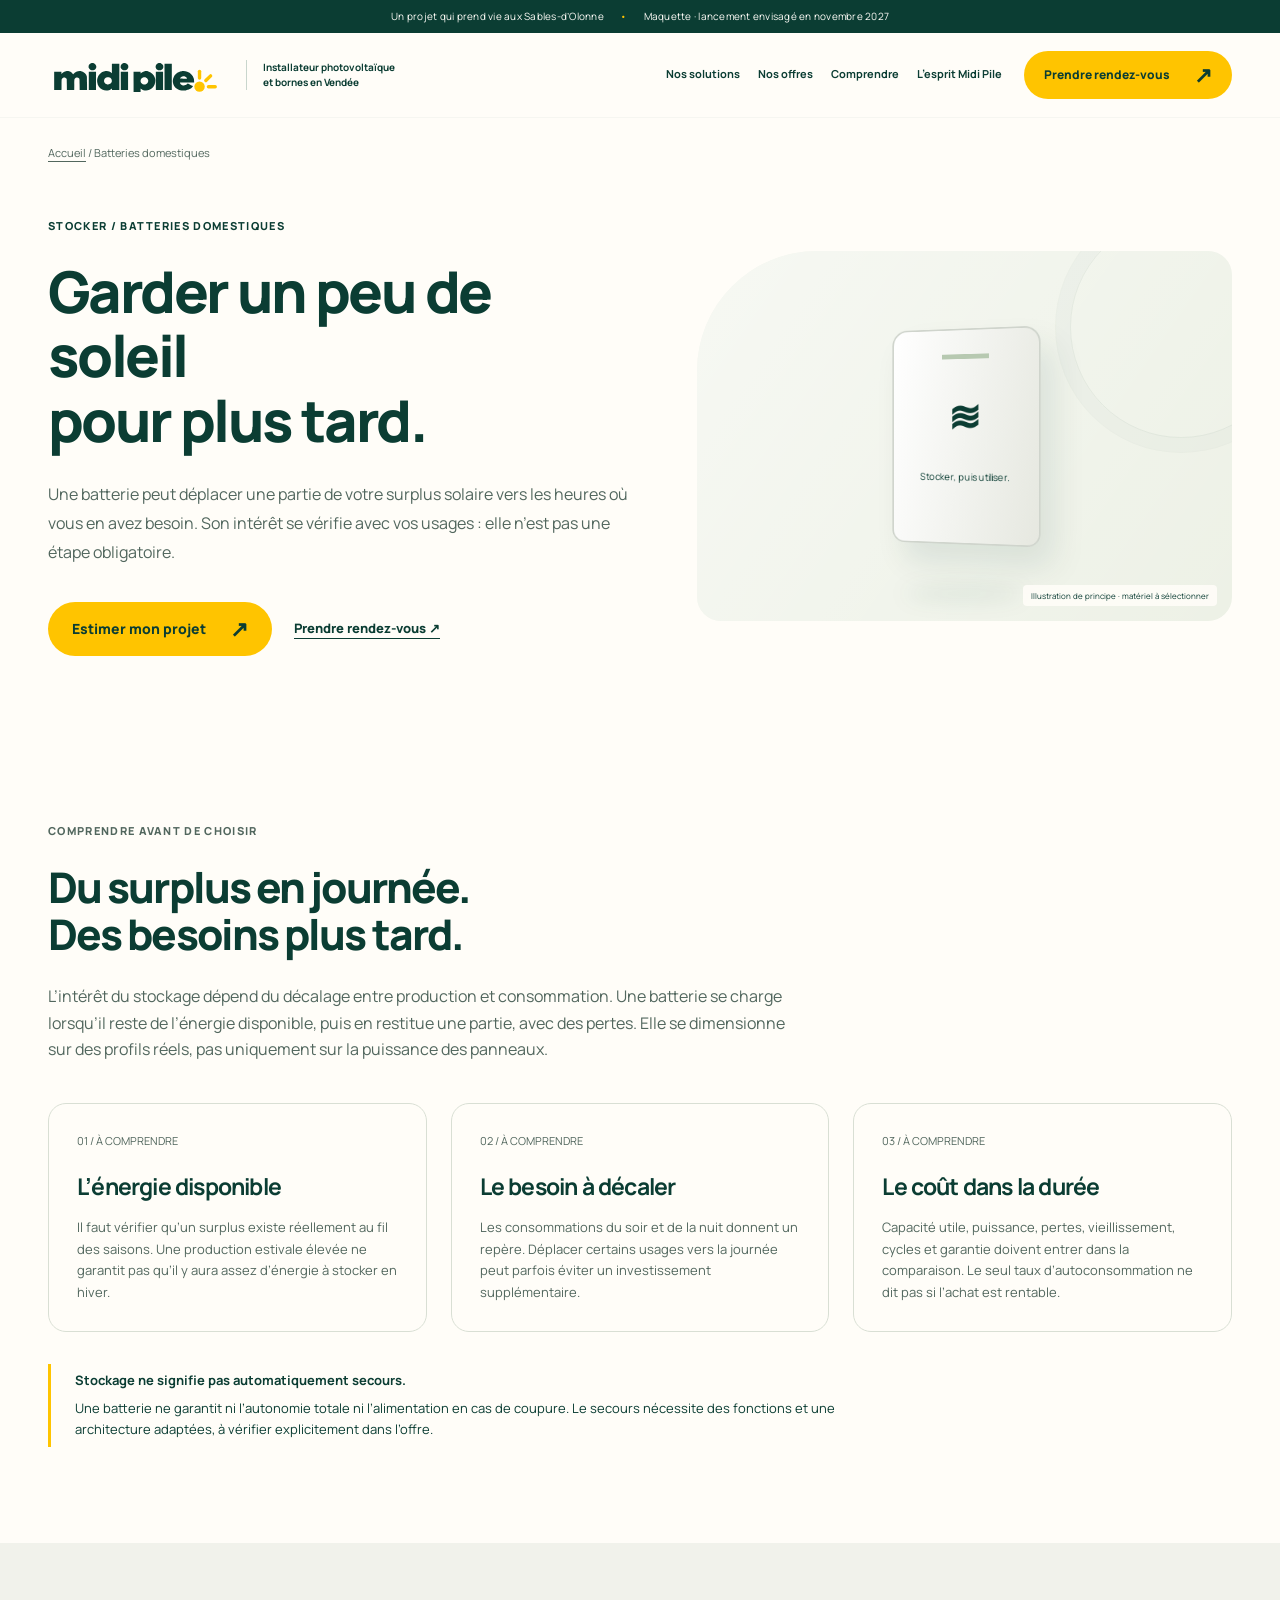
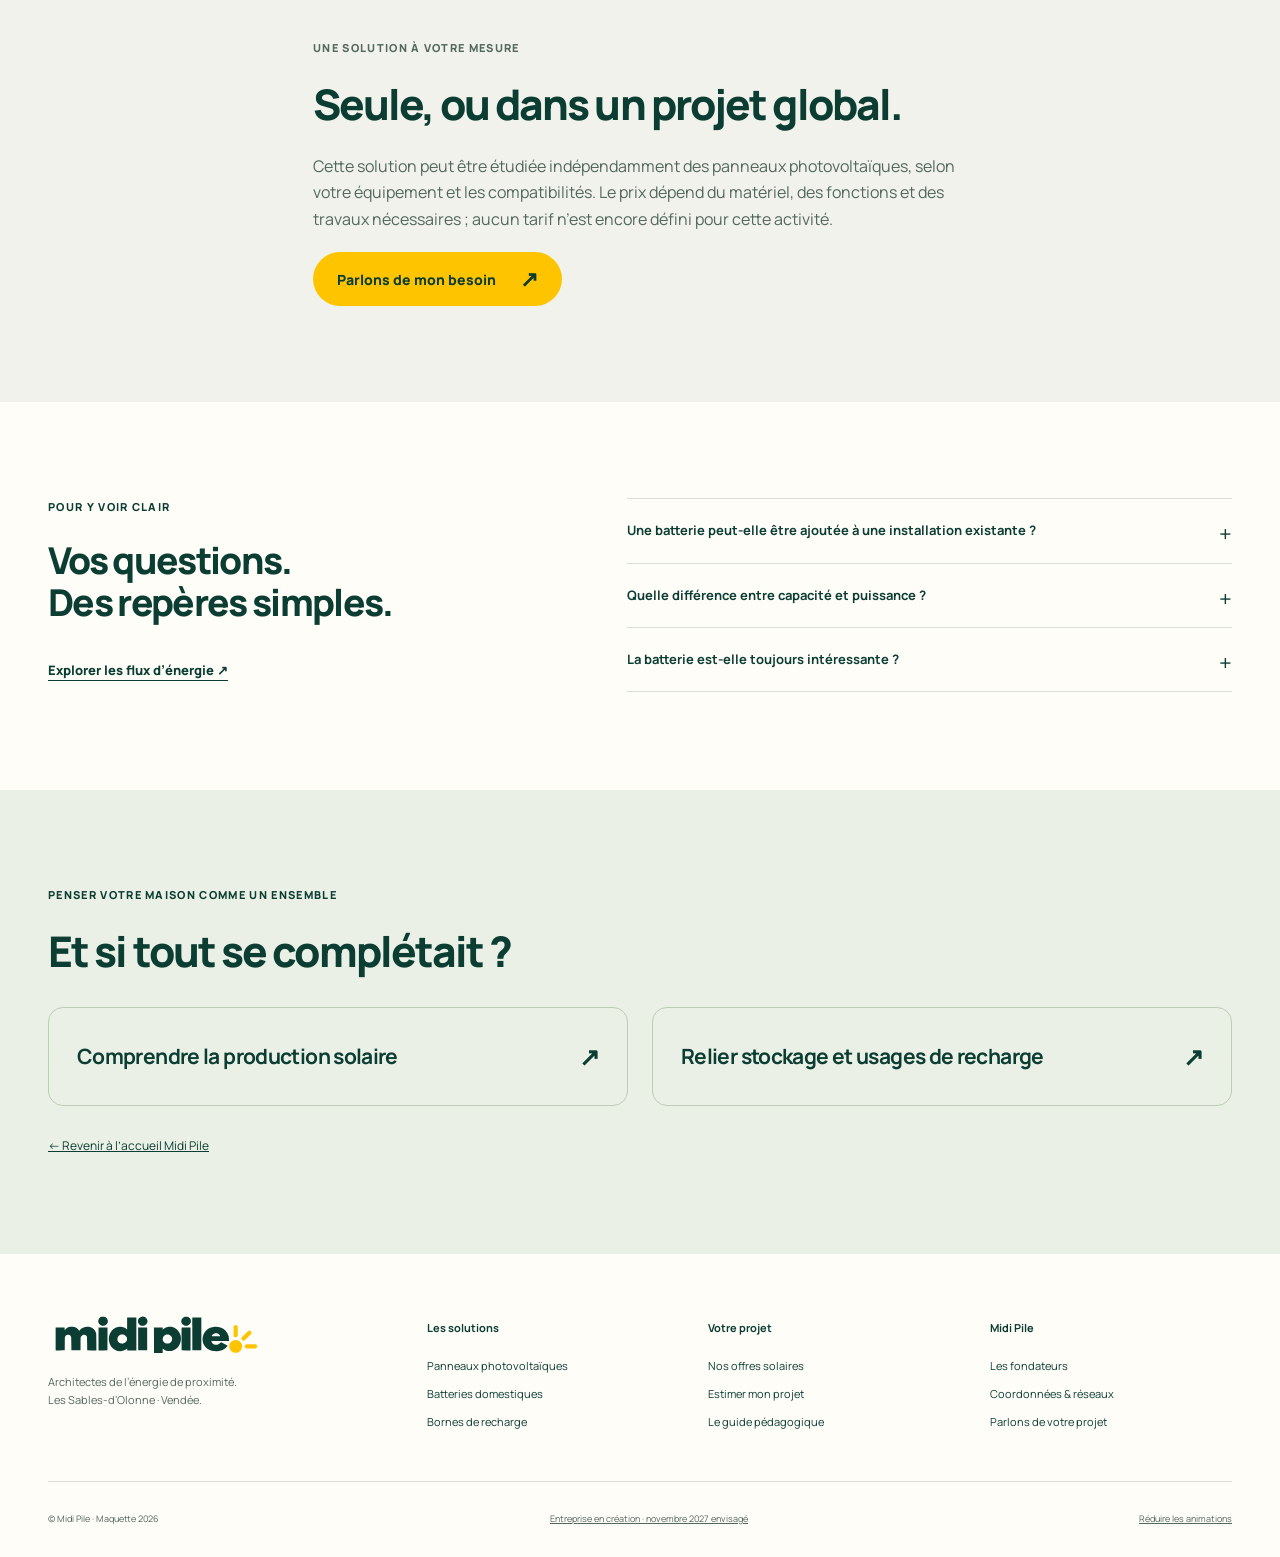
==== commit 9b115ca9: "Refonte Midi Pile : offres modulables, simulation 20 ans et parcours solaire" ====
--- a/batterie-solaire/index.html
+++ b/batterie-solaire/index.html
@@ -1 +1 @@
-<!doctype html><html lang="fr"><head><meta charset="utf-8"><meta name="viewport" content="width=device-width,initial-scale=1"><title>Batterie solaire domestique en Vendée | Midi Pile</title><meta name="description" content="Comprendre le stockage solaire : capacité utile, surplus, usages du soir et compatibilité. Midi Pile prépare son accompagnement aux Sables-d’Olonne."><meta name="robots" content="noindex,follow"><meta name="theme-color" content="#0B3D33"><link rel="canonical" href="https://midi-pile-accueil-v2.calmtune6.chatgpt.site/batterie-solaire/"><link rel="icon" href="/assets/favicon.svg" type="image/svg+xml"><link rel="stylesheet" href="/styles.css"><link rel="stylesheet" href="/enhancements.css"><meta property="og:title" content="Batterie solaire domestique en Vendée | Midi Pile"><meta property="og:description" content="Comprendre le stockage solaire : capacité utile, surplus, usages du soir et compatibilité. Midi Pile prépare son accompagnement aux Sables-d’Olonne."><meta property="og:type" content="website"><meta property="og:url" content="https://midi-pile-accueil-v2.calmtune6.chatgpt.site/batterie-solaire/"><script type="application/ld+json">{"@context": "https://schema.org", "@type": "WebPage", "name": "Batterie solaire domestique en Vendée | Midi Pile", "description": "Comprendre le stockage solaire : capacité utile, surplus, usages du soir et compatibilité. Midi Pile prépare son accompagnement aux Sables-d’Olonne.", "url": "https://midi-pile-accueil-v2.calmtune6.chatgpt.site/batterie-solaire/", "inLanguage": "fr-FR", "isPartOf": {"@type": "WebSite", "name": "Midi Pile", "url": "https://midi-pile-accueil-v2.calmtune6.chatgpt.site/"}}</script><script src="/config.js" defer></script><script src="/enhancements.js" defer></script><link rel="stylesheet" href="/booking.css"><script src="/booking.js" defer></script></head><body class="service-page"><a class="skip" href="#main">Aller au contenu</a><div class="preview-bar">Un projet qui prend vie aux Sables-d’Olonne <span>•</span> Maquette · lancement envisagé en novembre 2027</div><header class="header"><a href="/#" class="brand" aria-label="Midi Pile, accueil"><img src="/assets/logo.svg" alt="midi pile — L’énergie bien pensée." width="240" height="63"></a><nav id="navigation" aria-label="Navigation principale"><a href="/#expertises">Nos solutions</a><a href="/#offres">Nos offres</a><a href="/#comprendre">Comprendre</a><a href="/#equipe">L’esprit Midi Pile</a></nav><a class="button small booking-header" href="/#rendez-vous" data-booking>Prendre rendez-vous <span>↗</span></a><button class="menu" aria-label="Ouvrir le menu" aria-expanded="false" aria-controls="navigation">☰</button></header><main id="main"><nav class="breadcrumb container" aria-label="Fil d’Ariane"><a href="/">Accueil</a> <span aria-hidden="true"> / </span> <span aria-current="page">Batteries domestiques</span></nav><section class="service-hero container"><div><p class="eyebrow">Stocker / Batteries domestiques</p><h1>Garder un peu de soleil<br>pour plus tard.</h1><p class="lead">Une batterie peut déplacer une partie de votre surplus solaire vers les heures où vous en avez besoin. Son intérêt se vérifie avec vos usages : elle n’est pas une étape obligatoire.</p><div class="service-cta"><a class="button" href="/#simulateur">Estimer mon projet <span>↗</span></a><a class="text-link" href="/#rendez-vous" data-booking>Prendre rendez-vous ↗</a></div></div><div class="service-visual"><div class="product-art battery-art" role="img" aria-label="Illustration de principe d’une batterie domestique"><div class="battery-unit"><span></span><b>≋</b><em>Stocker, puis utiliser.</em></div><div class="product-shadow"></div></div><span class="photo-note">Illustration de principe · matériel à sélectionner</span></div></section><section class="section container"><div class="service-intro"><p class="eyebrow">Comprendre avant de choisir</p><h2>Du surplus en journée.<br>Des besoins plus tard.</h2><p>L’intérêt du stockage dépend du décalage entre production et consommation. Une batterie se charge lorsqu’il reste de l’énergie disponible, puis en restitue une partie, avec des pertes. Elle se dimensionne sur des profils réels, pas uniquement sur la puissance des panneaux.</p></div><div class="service-points"><article class="service-point"><span>01 / À COMPRENDRE</span><h3>L’énergie disponible</h3><p>Il faut vérifier qu’un surplus existe réellement au fil des saisons. Une production estivale élevée ne garantit pas qu’il y aura assez d’énergie à stocker en hiver.</p></article><article class="service-point"><span>02 / À COMPRENDRE</span><h3>Le besoin à décaler</h3><p>Les consommations du soir et de la nuit donnent un repère. Déplacer certains usages vers la journée peut parfois éviter un investissement supplémentaire.</p></article><article class="service-point"><span>03 / À COMPRENDRE</span><h3>Le coût dans la durée</h3><p>Capacité utile, puissance, pertes, vieillissement, cycles et garantie doivent entrer dans la comparaison. Le seul taux d’autoconsommation ne dit pas si l’achat est rentable.</p></article></div><aside class="service-note"><strong>Stockage ne signifie pas automatiquement secours.</strong>Une batterie ne garantit ni l’autonomie totale ni l’alimentation en cas de coupure. Le secours nécessite des fonctions et une architecture adaptées, à vérifier explicitement dans l’offre.</aside></section><section class="offers section"><div class="container service-intro"><p class="eyebrow">Une solution à votre mesure</p><h2>Seule, ou dans un projet global.</h2><p>Cette solution peut être étudiée indépendamment des panneaux photovoltaïques, selon votre équipement et les compatibilités. Le prix dépend du matériel, des fonctions et des travaux nécessaires ; aucun tarif n’est encore défini pour cette activité.</p><a href="/#contact" class="button">Parlons de mon besoin <span>↗</span></a></div></section><section class="section container faq-section"><div><p class="eyebrow">Pour y voir clair</p><h2>Vos questions.<br>Des repères simples.</h2><a class="text-link" href="/#comprendre">Explorer les flux d’énergie ↗</a></div><div class="faq"><details><summary>Une batterie peut-elle être ajoutée à une installation existante ?</summary><p>Cela peut être étudié après vérification de l’onduleur, du tableau électrique, du pilotage et des compatibilités. Le choix dépend de l’installation existante et des fonctions recherchées.</p></details><details><summary>Quelle différence entre capacité et puissance ?</summary><p>La capacité utile en kWh indique la quantité d’énergie que l’on peut mobiliser. La puissance en kW limite ce qui peut être chargé ou fourni à un instant donné. Les deux comptent pour les usages.</p></details><details><summary>La batterie est-elle toujours intéressante ?</summary><p>Non. Sans surplus à décaler ou sans besoins au bon moment, son utilité peut être limitée. Les courbes de consommation et une comparaison économique sont nécessaires avant de décider.</p></details></div></section><section class="energy-section section"><div class="container"><p class="eyebrow">Penser votre maison comme un ensemble</p><h2>Et si tout se complétait ?</h2><div class="service-related"><a href="/panneaux-solaires-vendee/">Comprendre la production solaire <span aria-hidden="true">↗</span></a><a href="/borne-recharge/">Relier stockage et usages de recharge <span aria-hidden="true">↗</span></a></div><a class="service-back" href="/">← Revenir à l’accueil Midi Pile</a></div></section></main><footer class="container"><div class="footer-top"><div><a class="brand" href="/"><img src="/assets/logo.svg" alt="Midi Pile — L’énergie bien pensée." width="218" height="66"></a><p>Architectes de l’énergie de proximité.<br>Les Sables-d’Olonne · Vendée.</p></div><div><strong>Les solutions</strong><a href="/panneaux-solaires-vendee/">Panneaux photovoltaïques</a><a href="/batterie-solaire/">Batteries domestiques</a><a href="/borne-recharge/">Bornes de recharge</a></div><div><strong>Votre projet</strong><a href="/#offres">Nos offres solaires</a><a href="/#simulateur">Estimer mon projet</a><a href="/#guide">Le guide pédagogique</a></div><div><strong>Midi Pile</strong><a href="/#equipe">Les fondateurs</a><a href="/#localisation">Coordonnées & réseaux</a><a href="/#contact">Parlons de votre projet</a></div></div><div class="footer-bottom"><span>© Midi Pile · Maquette 2026</span><a href="/#contact">Entreprise en création · novembre 2027 envisagé</a><button id="motion-toggle" aria-pressed="false">Réduire les animations</button></div></footer></body></html>+<!doctype html><html lang="fr"><head><meta charset="utf-8"><meta name="viewport" content="width=device-width,initial-scale=1"><title>Batterie solaire domestique en Vendée | Midi Pile</title><meta name="description" content="Comprendre le stockage solaire : capacité utile, surplus, usages du soir et compatibilité. Midi Pile prépare son accompagnement aux Sables-d’Olonne."><meta name="robots" content="noindex,follow"><meta name="theme-color" content="#0B3D33"><link rel="canonical" href="https://midi-pile.netlify.app/batterie-solaire/"><link rel="icon" href="/assets/favicon.svg" type="image/svg+xml"><link rel="stylesheet" href="/styles.css"><link rel="stylesheet" href="/enhancements.css"><meta property="og:title" content="Batterie solaire domestique en Vendée | Midi Pile"><meta property="og:description" content="Comprendre le stockage solaire : capacité utile, surplus, usages du soir et compatibilité. Midi Pile prépare son accompagnement aux Sables-d’Olonne."><meta property="og:type" content="website"><meta property="og:url" content="https://midi-pile.netlify.app/batterie-solaire/"><script type="application/ld+json">{"@context": "https://schema.org", "@type": "WebPage", "name": "Batterie solaire domestique en Vendée | Midi Pile", "description": "Comprendre le stockage solaire : capacité utile, surplus, usages du soir et compatibilité. Midi Pile prépare son accompagnement aux Sables-d’Olonne.", "url": "https://midi-pile.netlify.app/batterie-solaire/", "inLanguage": "fr-FR", "isPartOf": {"@type": "WebSite", "name": "Midi Pile", "url": "https://midi-pile.netlify.app/"}}</script><script src="/config.js" defer></script><script src="/enhancements.js" defer></script><link rel="stylesheet" href="/booking.css"><script src="/booking.js" defer></script><link rel="stylesheet" href="/refonte.css"></head><body class="service-page"><a class="skip" href="#main">Aller au contenu</a><div class="preview-bar">Un projet qui prend vie aux Sables-d’Olonne <span>•</span> Maquette · lancement envisagé en novembre 2027</div><header class="header"><a href="/#" class="brand" aria-label="Midi Pile, accueil"><img src="/assets/logo-wordmark.svg" alt="midi pile — L’énergie bien pensée." width="240" height="63"></a><p class="header-trade">Installateur photovoltaïque<br>et bornes en Vendée</p><nav id="navigation" aria-label="Navigation principale"><a href="/#expertises">Nos solutions</a><a href="/#offres">Nos offres</a><a href="/#comprendre">Comprendre</a><a href="/#equipe">L’esprit Midi Pile</a></nav><a class="button small booking-header" href="/#rendez-vous" data-booking>Prendre rendez-vous <span>↗</span></a><button class="menu" aria-label="Ouvrir le menu" aria-expanded="false" aria-controls="navigation">☰</button></header><main id="main"><nav class="breadcrumb container" aria-label="Fil d’Ariane"><a href="/">Accueil</a> <span aria-hidden="true"> / </span> <span aria-current="page">Batteries domestiques</span></nav><section class="service-hero container"><div><p class="eyebrow">Stocker / Batteries domestiques</p><h1>Garder un peu de soleil<br>pour plus tard.</h1><p class="lead">Une batterie peut déplacer une partie de votre surplus solaire vers les heures où vous en avez besoin. Son intérêt se vérifie avec vos usages : elle n’est pas une étape obligatoire.</p><div class="service-cta"><a class="button" href="/#simulateur">Estimer mon projet <span>↗</span></a><a class="text-link" href="/#rendez-vous" data-booking>Prendre rendez-vous ↗</a></div></div><div class="service-visual"><div class="product-art battery-art" role="img" aria-label="Illustration de principe d’une batterie domestique"><div class="battery-unit"><span></span><b>≋</b><em>Stocker, puis utiliser.</em></div><div class="product-shadow"></div></div><span class="photo-note">Illustration de principe · matériel à sélectionner</span></div></section><section class="section container"><div class="service-intro"><p class="eyebrow">Comprendre avant de choisir</p><h2>Du surplus en journée.<br>Des besoins plus tard.</h2><p>L’intérêt du stockage dépend du décalage entre production et consommation. Une batterie se charge lorsqu’il reste de l’énergie disponible, puis en restitue une partie, avec des pertes. Elle se dimensionne sur des profils réels, pas uniquement sur la puissance des panneaux.</p></div><div class="service-points"><article class="service-point"><span>01 / À COMPRENDRE</span><h3>L’énergie disponible</h3><p>Il faut vérifier qu’un surplus existe réellement au fil des saisons. Une production estivale élevée ne garantit pas qu’il y aura assez d’énergie à stocker en hiver.</p></article><article class="service-point"><span>02 / À COMPRENDRE</span><h3>Le besoin à décaler</h3><p>Les consommations du soir et de la nuit donnent un repère. Déplacer certains usages vers la journée peut parfois éviter un investissement supplémentaire.</p></article><article class="service-point"><span>03 / À COMPRENDRE</span><h3>Le coût dans la durée</h3><p>Capacité utile, puissance, pertes, vieillissement, cycles et garantie doivent entrer dans la comparaison. Le seul taux d’autoconsommation ne dit pas si l’achat est rentable.</p></article></div><aside class="service-note"><strong>Stockage ne signifie pas automatiquement secours.</strong>Une batterie ne garantit ni l’autonomie totale ni l’alimentation en cas de coupure. Le secours nécessite des fonctions et une architecture adaptées, à vérifier explicitement dans l’offre.</aside></section><section class="offers section"><div class="container service-intro"><p class="eyebrow">Une solution à votre mesure</p><h2>Seule, ou dans un projet global.</h2><p>Cette solution peut être étudiée indépendamment des panneaux photovoltaïques, selon votre équipement et les compatibilités. Le prix dépend du matériel, des fonctions et des travaux nécessaires ; aucun tarif n’est encore défini pour cette activité.</p><a href="/#contact" class="button">Parlons de mon besoin <span>↗</span></a></div></section><section class="section container faq-section"><div><p class="eyebrow">Pour y voir clair</p><h2>Vos questions.<br>Des repères simples.</h2><a class="text-link" href="/#comprendre">Explorer les flux d’énergie ↗</a></div><div class="faq"><details><summary>Une batterie peut-elle être ajoutée à une installation existante ?</summary><p>Cela peut être étudié après vérification de l’onduleur, du tableau électrique, du pilotage et des compatibilités. Le choix dépend de l’installation existante et des fonctions recherchées.</p></details><details><summary>Quelle différence entre capacité et puissance ?</summary><p>La capacité utile en kWh indique la quantité d’énergie que l’on peut mobiliser. La puissance en kW limite ce qui peut être chargé ou fourni à un instant donné. Les deux comptent pour les usages.</p></details><details><summary>La batterie est-elle toujours intéressante ?</summary><p>Non. Sans surplus à décaler ou sans besoins au bon moment, son utilité peut être limitée. Les courbes de consommation et une comparaison économique sont nécessaires avant de décider.</p></details></div></section><section class="energy-section section"><div class="container"><p class="eyebrow">Penser votre maison comme un ensemble</p><h2>Et si tout se complétait ?</h2><div class="service-related"><a href="/panneaux-solaires-vendee/">Comprendre la production solaire <span aria-hidden="true">↗</span></a><a href="/borne-recharge/">Relier stockage et usages de recharge <span aria-hidden="true">↗</span></a></div><a class="service-back" href="/">← Revenir à l’accueil Midi Pile</a></div></section></main><footer class="container"><div class="footer-top"><div><a class="brand" href="/"><img src="/assets/logo-wordmark.svg" alt="Midi Pile — L’énergie bien pensée." width="218" height="66"></a><p>Architectes de l’énergie de proximité.<br>Les Sables-d’Olonne · Vendée.</p></div><div><strong>Les solutions</strong><a href="/panneaux-solaires-vendee/">Panneaux photovoltaïques</a><a href="/batterie-solaire/">Batteries domestiques</a><a href="/borne-recharge/">Bornes de recharge</a></div><div><strong>Votre projet</strong><a href="/#offres">Nos offres solaires</a><a href="/#simulateur">Estimer mon projet</a><a href="/#guide">Le guide pédagogique</a></div><div><strong>Midi Pile</strong><a href="/#equipe">Les fondateurs</a><a href="/#localisation">Coordonnées & réseaux</a><a href="/#contact">Parlons de votre projet</a></div></div><div class="footer-bottom"><span>© Midi Pile · Maquette 2026</span><a href="/#contact">Entreprise en création · novembre 2027 envisagé</a><button id="motion-toggle" aria-pressed="false">Réduire les animations</button></div></footer></body></html>
--- a/booking.css
+++ b/booking.css
@@ -4,3 +4,21 @@
 .booking-intro{padding:42px 34px;background:#e8efdf}.booking-symbol{width:58px;height:58px;border-radius:18px;background:#FFC400;display:grid;place-items:center;margin-bottom:29px}.booking-symbol svg{width:35px;height:35px}.booking-intro .eyebrow{font-size:9px;line-height:1.7;letter-spacing:.09em;margin-bottom:17px}#booking-dialog h2{font-size:33px;line-height:1.15;letter-spacing:-.045em;margin-bottom:18px}.booking-intro>p:last-of-type{font-size:13px;line-height:1.8}.booking-people{display:flex;align-items:center;margin-top:30px}.booking-people img{border:3px solid #e8efdf;border-radius:50%;object-fit:cover;height:44px;width:44px}.booking-people img+img{margin-left:-12px}.booking-people span{font-size:12px;font-weight:800;margin-left:10px;line-height:1.6}.booking-people small{font-size:9px;font-weight:400;display:inline-block}
 .booking-placeholder{padding:64px 34px 34px;align-self:center}.booking-status{font-size:8px;letter-spacing:.07em;padding:8px 10px;background:#f4efdb;border-radius:6px;display:inline-block;margin-bottom:21px}#booking-dialog h3{font-size:25px;line-height:1.2;letter-spacing:-.03em;margin-bottom:15px}.booking-placeholder>p{font-size:12px;line-height:1.8;color:#526c59}.booking-steps{display:grid;gap:14px;margin:24px 0}.booking-steps>span{font-size:12px;display:flex;align-items:center;gap:12px}.booking-steps b{font-size:10px;border:1px solid #b7c9b1;width:25px;height:25px;border-radius:50%;display:grid;place-items:center;font-weight:500}.booking-placeholder .caption{font-size:10px}.booking-return{width:100%;font-size:12px;justify-content:space-between;margin-top:20px}
 @media(max-width:620px){.booking-header{font-size:10px!important;padding:12px 13px!important;gap:8px!important}.contact-actions{gap:19px}#booking-dialog[open]{grid-template-columns:1fr}.booking-intro{padding:28px 25px 24px}.booking-symbol{width:42px;height:42px;margin-bottom:18px}.booking-symbol svg{width:28px}.booking-intro .eyebrow{font-size:8px;max-width:235px}#booking-dialog h2{font-size:29px}.booking-people{margin-top:17px}.booking-placeholder{padding:25px}.booking-placeholder h3{font-size:23px}.booking-steps{margin:18px 0;gap:10px}}
+
+/* Agenda Calendly, chargé uniquement à l’ouverture du rendez-vous. */
+#booking-dialog.booking-connected{width:min(1100px,calc(100% - 24px));max-width:1100px;position:fixed}
+#booking-dialog.booking-connected[open]{grid-template-columns:minmax(240px, .75fr) minmax(0, 1.5fr)}
+#booking-dialog .dialog-close{position:absolute}
+.booking-connected .booking-placeholder{padding:52px 20px 20px;align-self:stretch;min-width:0}
+#calendly-embed{width:100%;height:700px;min-width:0}
+#calendly-embed iframe{width:100%;height:100%;border:0}
+.booking-fallback{margin:16px 0 8px;font-size:13px}
+.booking-fallback a{color:#0B3D33;text-decoration:underline}
+@media(max-width:760px){
+  #booking-dialog.booking-connected[open]{grid-template-columns:1fr}
+  .booking-connected .booking-intro{padding:28px 22px 16px}
+  .booking-connected .booking-symbol,.booking-connected .booking-people{display:none}
+  #booking-dialog.booking-connected h2{font-size:26px;margin-bottom:10px}
+  .booking-connected .booking-placeholder{padding:16px 8px}
+  #calendly-embed{height:720px}
+}
--- a/refonte.css
+++ b/refonte.css
@@ -0,0 +1,5 @@
+/* Refonte éditoriale et composants, octobre 2026. */
+[hidden]{display:none!important}html{scroll-padding-top:120px}.header{gap:22px}.header .brand{flex-shrink:0}.header .brand img{width:176px;height:auto}.header-trade{font-size:10px;line-height:1.5;max-width:155px;font-weight:700;border-left:1px solid #c9d6cd;padding-left:16px;margin:0}.header nav{gap:18px}.header nav a{font-size:11px}.cinema-copy{padding-top:50px}.cinema-copy>p:not(.eyebrow){max-width:520px}.cinema-copy>p a{color:inherit;text-decoration:underline}.cinema-copy .hero-three{font-size:13px!important;font-weight:800;letter-spacing:.1em;margin-top:22px!important}.hero-three b{color:#ffc400;padding:0 10px}.cinema-hero h1{margin-top:28px}.cinema-services a{background:#fffdf815;border:1px solid #ffffff50;border-radius:12px;padding:18px!important}.expertise-grid{grid-template-columns:repeat(3,1fr)}.expertise{min-height:490px}.expertise.producing{grid-column:auto}.expertise.storing{background:#e8eddf}.expertise.storing>img,.expertise.charging>img{height:240px;width:100%;position:relative}.expertise.storing>img{object-fit:contain;object-position:center;padding:20px}.expertise.charging>img{object-fit:cover;object-position:center}.expertise.storing:after{display:none}.expertise.storing .expertise-caption{color:#0b3d33}.expertise.storing .expertise-caption,.expertise.charging .expertise-caption{padding:24px}.offer-controls,.project-controls{display:flex;gap:16px;align-items:center;justify-content:flex-end;margin-bottom:24px}.offer-controls span,.project-controls span{font-size:12px}.offer-controls button,.project-controls button{border:1px solid #9bb5a5;background:transparent;border-radius:50%;width:44px;height:44px;cursor:pointer;color:#0b3d33;font-size:22px}.offer-grid#offer-grid{display:flex;overflow-x:auto;scroll-snap-type:x mandatory;gap:24px;padding:10px 5px 28px;scrollbar-color:#0b3d33 #dce7db}.offer-new{flex:0 0 calc((100% - 48px)/3);min-width:290px;scroll-snap-align:start;transform:none!important;display:flex;flex-direction:column}.offer-new .offer-visual{height:165px;flex-shrink:0}.offer-new .offer-visual>svg{width:200px;height:150px;position:static}.offer-new .offer-power{right:18px;bottom:12px;font-size:32px}.offer-new .offer-body{padding:22px;display:flex;flex-direction:column;flex:1;gap:12px}.offer-new .offer-body h3{font-size:25px;margin:0}.offer-new .offer-body>p{font-size:12px;line-height:1.65;margin:0;min-height:40px}.offer-new .offer-price{margin-top:auto}.offer-new .offer-price strong{font-size:35px}.offer-new .button{width:100%;justify-content:center}.offer-battery{display:flex;align-items:center;gap:10px;font-weight:700;font-size:12px;margin-top:12px;cursor:pointer}.offer-battery input{width:20px;height:20px;accent-color:#0b3d33;flex-shrink:0}.slider-label{font-size:11px;margin:0!important}.offer-slider{width:100%;accent-color:#0b3d33;cursor:pointer}.slider-ends{display:flex;justify-content:space-between;font-size:10px}.offer-new .offer-discount{font-size:11px!important;background:#eaf0e3;border-radius:8px;padding:10px;min-height:56px}.offer-accessory{height:165px;display:flex;align-items:center;justify-content:center;gap:35px;background:#e9efdf}.offer-accessory i{width:58px}.offer-accessory strong{font-size:40px}.offer-accessory small{font-size:17px}.midi-plus{display:grid;grid-template-columns:repeat(4,1fr);gap:18px;border-top:1px solid #b5c9bb;padding-top:26px;margin-top:28px}.midi-plus span{font-size:12px;font-weight:700;line-height:1.6}.quality-grid{display:grid;grid-template-columns:repeat(3,1fr);gap:24px}.quality-grid article{background:#fffdf8;padding:30px;border-radius:18px}.quality-grid article>span{font-size:36px;color:#0b3d33}.quality-grid h3{font-size:21px;margin:18px 0 12px}.quality-grid p,.follow-up p{font-size:14px;line-height:1.8}.quality-promise{display:flex;justify-content:space-between;gap:20px;border-top:1px solid #b7c9b1;border-bottom:1px solid #b7c9b1;padding:28px 0;margin:36px 0 18px}.quality-promise strong{font-size:17px;display:flex;gap:14px;align-items:center}.quality-promise b{font-size:46px}.qualification-line{display:flex;gap:16px;flex-wrap:wrap;margin:28px 0 12px}.qualification-line>span{padding:15px 22px;border:1px solid #9bb3a4;border-radius:10px;font-weight:800}.qualification-line small{display:block;font-weight:400;font-size:11px;margin-top:5px}.follow-up{margin-top:32px;max-width:750px}.simple-energy{display:grid;grid-template-columns:1.8fr 1fr;gap:30px;padding:28px;align-items:center}.simple-energy-svg{width:100%;height:auto}.simple-energy-svg text{font:14px Manrope,sans-serif;fill:#0b3d33}.simple-story h3{font-size:30px;letter-spacing:-.04em;line-height:1.15;margin:15px 0}.simple-story p{font-size:13px;line-height:1.8}.simple-story button{padding:12px 18px;background:#0b3d33;color:#fffdf8;border:0;border-radius:30px;margin-top:15px;cursor:pointer}.simple-times{display:grid;grid-template-columns:repeat(4,1fr);gap:10px;padding:0 28px 25px}.simple-times button{border:1px solid #b7c9b1;background:transparent;border-radius:10px;padding:17px 5px;font:700 13px Manrope;cursor:pointer;color:inherit}.simple-times button[aria-pressed=true]{background:#ffc400;color:#0b3d33;border-color:#ffc400}.energy-board>.caption{padding:0 28px 20px}.scene-moon,.night-flow{display:none}.energy-board.night .scene-sky{fill:#123c39}.energy-board.night .scene-sun,.energy-board.night .day-flow{display:none}.energy-board.night .scene-moon,.energy-board.night .night-flow{display:block}.energy-board.night .simple-energy-svg text{fill:#fffdf8}.energy-board.night .scene-window{fill:#ffc400}.energy-board.night .simple-story,.energy-board.night .simple-times{color:#fffdf8}.energy-board.night .simple-story button{background:#ffc400;color:#0b3d33}.energy-flow-new{stroke-dasharray:12 9;animation:energy-travel 1s linear infinite}.energy-board[data-period="0"] .day-flow{opacity:.45}.energy-board[data-period="0"] .day-flow:nth-child(-n+2){display:none}@keyframes energy-travel{to{stroke-dashoffset:-42}}.motion-reduced .energy-flow-new{animation:none}.solar-quiz{display:grid;grid-template-columns:1fr 1fr;gap:70px}.quiz-panel{background:#edf2e7;padding:35px;border-radius:22px}.quiz-panel h3{font-size:24px;margin-bottom:20px}.quiz-panel>p{font-size:13px;line-height:1.7}.quiz-panel #quiz-answers{display:grid;gap:12px}.quiz-panel #quiz-answers button{padding:18px;text-align:left;border:1px solid #a7bead;border-radius:12px;background:#fffdf8;font:600 13px Manrope;color:#0b3d33;cursor:pointer}.quiz-panel #quiz-answers .correct{background:#d1e7bf}.quiz-panel #quiz-answers .incorrect{background:#ffe5bb}.quiz-panel #quiz-feedback{margin:20px 0}.guide-section input{width:100%;background:#fffdf8;border:1px solid #a7bead;padding:14px;border-radius:9px;margin:8px 0 15px}.guide-section label{display:block;font-size:13px;font-weight:700}.guide-section label span{font-weight:400}.guide-section #guide-form{max-width:440px}.project-carousel{display:flex;gap:24px;overflow:auto;scroll-snap-type:x mandatory;padding-bottom:20px}.project-carousel article{flex:0 0 calc((100% - 48px)/3);min-width:280px;scroll-snap-align:start;border:1px solid #c5d4c8;border-radius:20px;overflow:hidden;background:#fffdf8}.project-carousel img{width:100%;height:220px;object-fit:cover}.project-carousel img[src$="batterie-hoymiles.png"]{object-fit:contain;background:#e8eddf;padding:15px}.project-carousel article>span{display:block;font-size:9px;letter-spacing:.1em;margin:20px 22px 10px}.project-carousel h3{font-size:22px;margin:10px 22px}.project-carousel p{font-size:12px;line-height:1.7;margin:10px 22px 24px}.honest-reviews{border-top:1px solid #c5d4c8;padding:25px 0;margin-top:15px}.honest-reviews p{font-size:13px}.social-links button{display:flex;align-items:center;gap:8px;border:1px solid #a7bead;background:#fffdf8;border-radius:8px;padding:13px;font:600 12px Manrope;color:#0b3d33;cursor:pointer}.social-links button small{display:block;font-size:9px}.contact-faces{display:flex;justify-content:center;gap:14px;margin-bottom:25px}.contact-faces img{width:90px;height:90px;object-fit:cover;border-radius:50%;border:3px solid #ffc400}.contact-equipment{display:flex;gap:13px;align-items:center;justify-content:center;margin:26px auto;color:#fffdf8;font-size:12px;flex-wrap:wrap}.contact-equipment i{width:40px;color:#ffc400}.contact-section .contact-sun{opacity:.12}.booking-choice{padding:30px}.booking-choice>p{font-size:13px;line-height:1.7}.booking-option{display:block;text-align:left;width:100%;padding:22px;border:1px solid #b7c9b1;border-radius:14px;background:#fffdf8;color:#0b3d33;margin:15px 0;cursor:pointer}.booking-option strong{display:block;font:800 18px Manrope;margin-bottom:10px}.booking-option span{font:400 12px/1.7 Manrope}.booking-option[aria-pressed=true]{border:2px solid #0b3d33;background:#e7efdd}.booking-status-message{padding:18px;background:#edf2e7;border-radius:12px;font-size:13px;line-height:1.7}.booking-agenda-link{display:inline-block;margin-top:14px;font-weight:700;text-decoration:underline}.sim-location{background:#e7efdd;padding:14px;border-radius:10px}.simple-energy .eyebrow{color:inherit}
+@media(max-width:1100px){.header-trade{display:none}.offer-new{flex-basis:calc((100% - 24px)/2)}.midi-plus{grid-template-columns:1fr 1fr}.simple-energy{grid-template-columns:1fr}.simple-story{padding:0 15px 10px}.simple-story h3{font-size:28px}.quality-promise strong{font-size:13px}.solar-quiz{gap:35px}.project-carousel article{flex-basis:calc((100% - 24px)/2)}}
+@media(max-width:620px){html{scroll-padding-top:90px}.header .brand img{width:137px}.header{gap:12px}.cinema-copy{padding-top:35px}.cinema-copy .hero-three{font-size:11px!important}.hero-three b{padding:0 3px}.cinema-services a{padding:12px!important}.offer-new{flex-basis:88%;min-width:265px}.offer-controls span,.project-controls span{font-size:10px;text-align:center}.quality-grid{grid-template-columns:1fr}.quality-promise{flex-direction:column;padding:20px}.quality-promise strong{font-size:16px}.qualification-line>span{width:100%}.simple-energy{padding:10px;gap:12px}.simple-times{padding:0 12px 15px;gap:5px}.simple-times button{font-size:10px;padding:13px 2px}.energy-board>.caption{padding:0 18px 15px}.solar-quiz{grid-template-columns:1fr;gap:25px}.quiz-panel{padding:25px}.project-carousel article{flex-basis:90%}.contact-faces img{width:72px;height:72px}.header .booking-header{font-size:10px;padding:12px}.local-map svg{min-height:240px}.midi-plus{gap:14px}.midi-plus span{font-size:11px}.expertise-grid{grid-template-columns:1fr}.expertise,.expertise.producing{min-height:450px}.expertise h3{font-size:27px}.expertise p{font-size:13px}}
+@media(prefers-reduced-motion:reduce){.energy-flow-new{animation:none}html{scroll-behavior:auto}}
